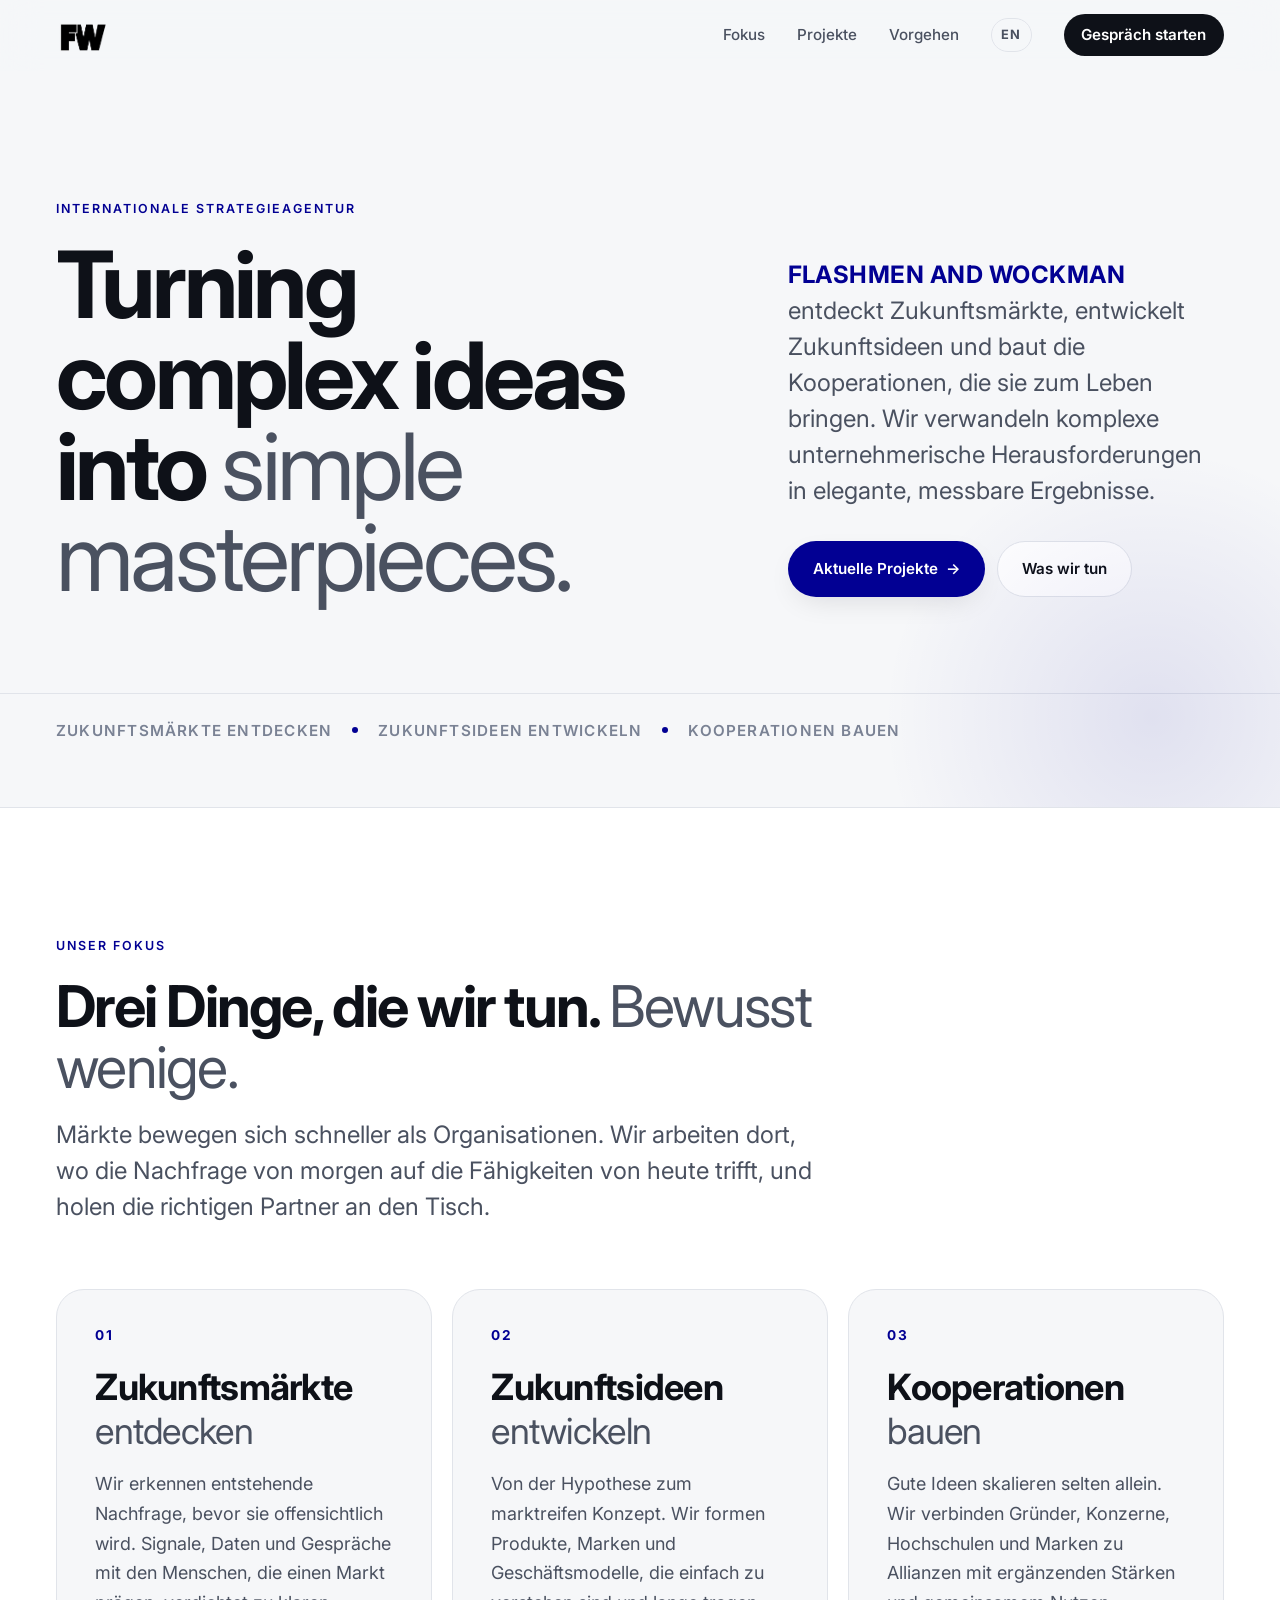
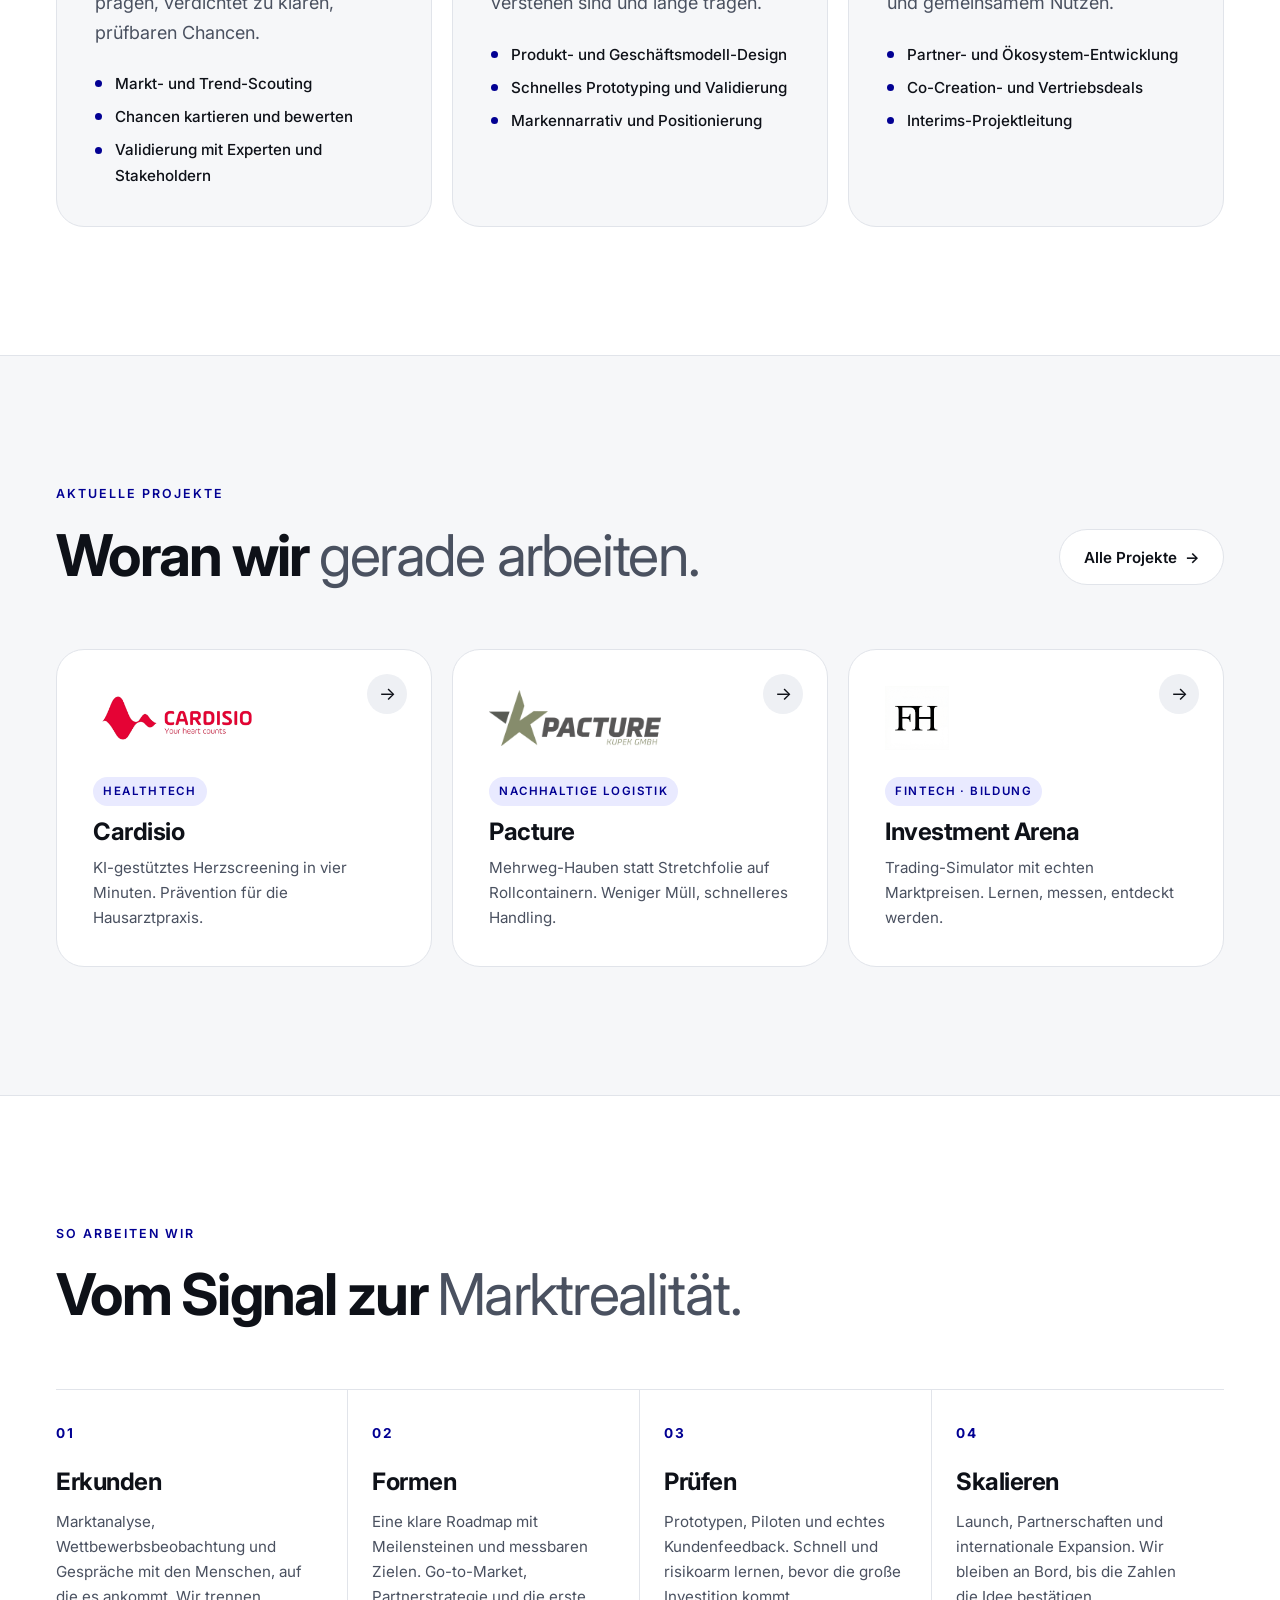
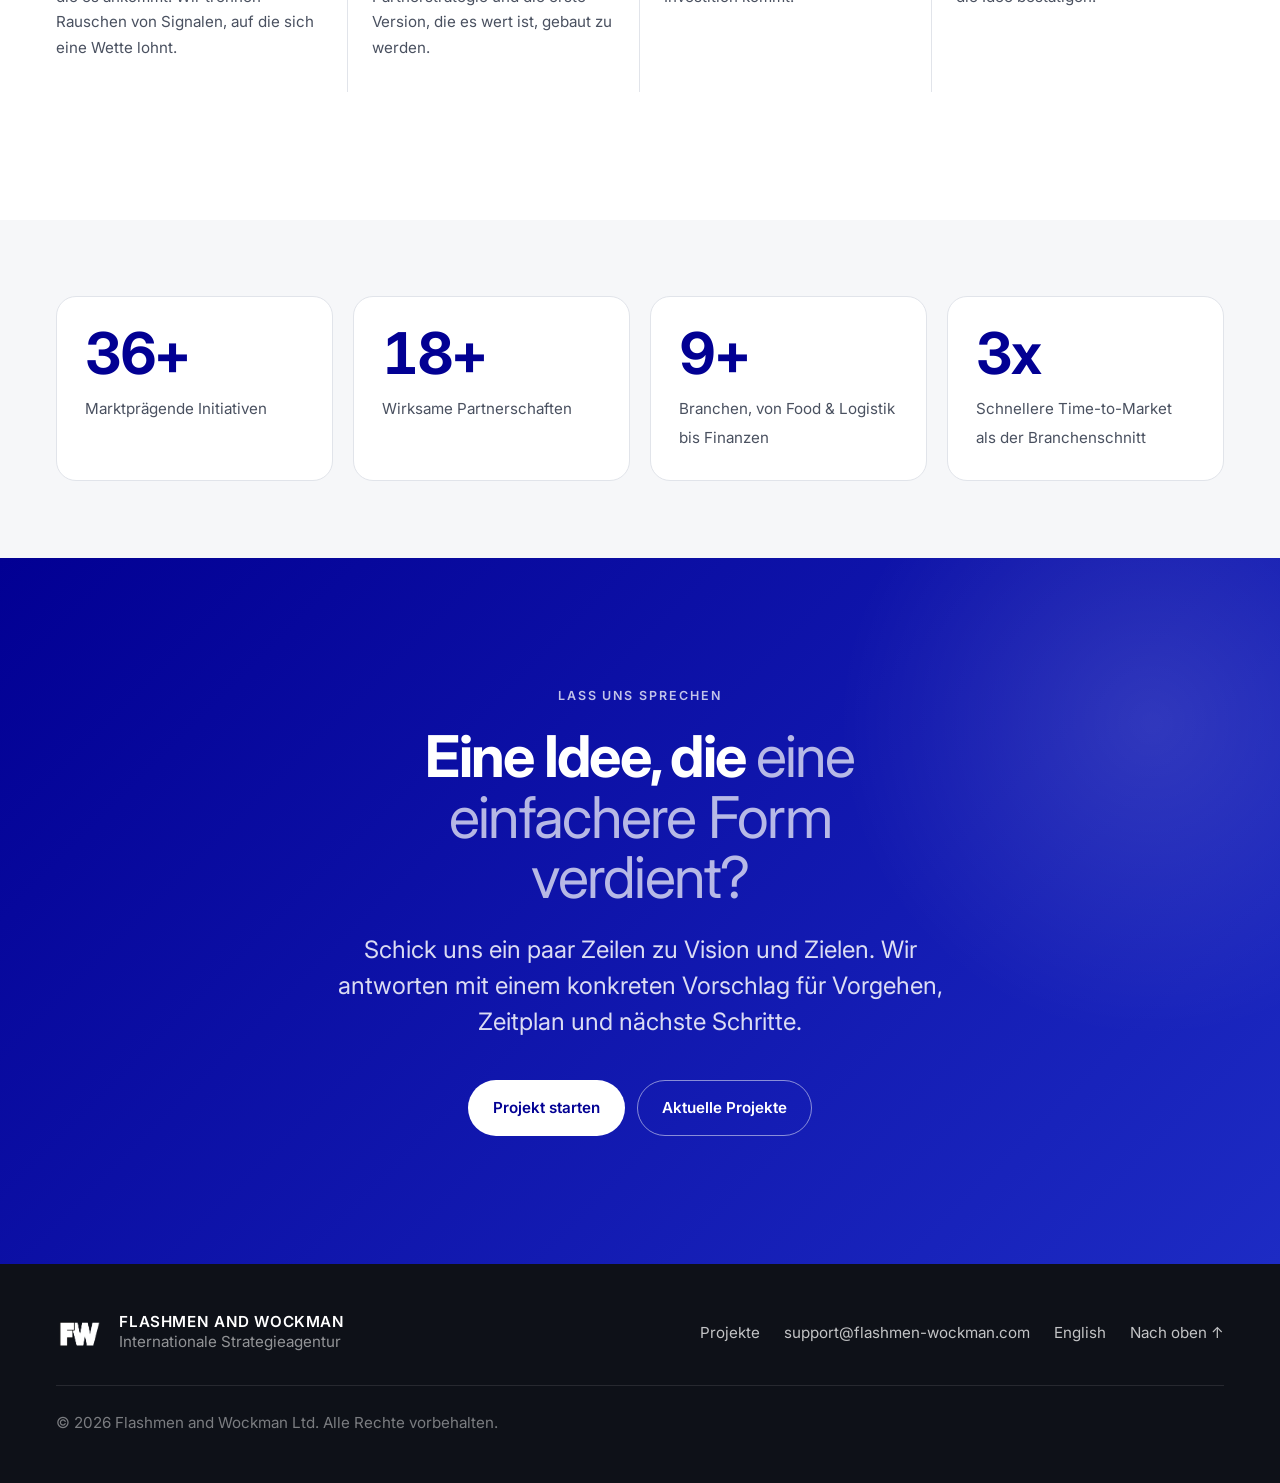
==== de/index.html @ 47e737b5 "Add German version under /de with language switch and hreflang Co-Authored-By: Claude Fable 5.1 <nor" ====
<!DOCTYPE html>
<html lang="de">
<head>
  <meta charset="UTF-8" />
  <meta name="viewport" content="width=device-width, initial-scale=1.0, viewport-fit=cover" />
  <title>FLASHMEN AND WOCKMAN – Turning complex ideas into simple masterpieces</title>
  <meta name="description" content="Flashmen and Wockman ist eine internationale Strategieagentur. Wir entdecken Zukunftsmärkte, entwickeln Zukunftsideen und bauen Kooperationen, die komplexe Herausforderungen in einfache, messbare Ergebnisse verwandeln." />

  <meta property="og:type" content="website" />
  <meta property="og:url" content="https://flashmen-wockman.com/de/" />
  <meta property="og:title" content="FLASHMEN AND WOCKMAN – Turning complex ideas into simple masterpieces" />
  <meta property="og:description" content="Zukunftsmärkte entdecken. Zukunftsideen entwickeln. Kooperationen bauen. Internationale Strategieagentur für Produktinnovation, Partnerschaften und nachhaltiges Wachstum." />
  <meta property="og:image" content="https://flashmen-wockman.com/bilder/fw-preview.jpg" />
  <meta property="og:locale" content="de_DE" />
  <meta property="og:site_name" content="FLASHMEN AND WOCKMAN" />

  <link rel="alternate" hreflang="en" href="https://flashmen-wockman.com/" />
  <link rel="alternate" hreflang="de" href="https://flashmen-wockman.com/de/" />
  <link rel="alternate" hreflang="x-default" href="https://flashmen-wockman.com/" />

  <link rel="icon" type="image/png" href="/bilder/fw.ico" />
  <link rel="apple-touch-icon" href="/bilder/fw.ico" />
  <meta name="theme-color" content="#020093" />

  <link rel="preconnect" href="https://fonts.googleapis.com">
  <link rel="preconnect" href="https://fonts.gstatic.com" crossorigin>
  <link href="https://fonts.googleapis.com/css2?family=Inter:opsz,wght@14..32,300..800&display=swap" rel="stylesheet">

  <link rel="stylesheet" href="/styles.css" />
</head>
<body>

  <a class="skip-link" href="#main">Zum Inhalt springen</a>

  <header class="header" id="top">
    <div class="header-inner">
      <a href="/de/" class="logo" aria-label="Flashmen and Wockman – Startseite">
        <img src="/bilder/LOGO_FW.png" alt="FW – Flashmen and Wockman" />
      </a>
      <nav class="nav" aria-label="Hauptnavigation">
        <a href="#focus">Fokus</a>
        <a href="#projects">Projekte</a>
        <a href="#approach">Vorgehen</a>
        <a href="/" class="lang-switch" lang="en" hreflang="en" aria-label="Switch to English">EN</a>
        <a href="mailto:support@flashmen-wockman.com" class="nav-cta">Gespräch starten</a>
      </nav>
      <button class="nav-toggle" aria-expanded="false" aria-controls="mobileNav" aria-label="Menü öffnen">
        <span></span><span></span>
      </button>
    </div>
    <div class="mobile-nav" id="mobileNav">
      <a href="#focus">Fokus</a>
      <a href="#projects">Projekte</a>
      <a href="#approach">Vorgehen</a>
      <a href="mailto:support@flashmen-wockman.com">Gespräch starten</a>
      <a href="/" lang="en" hreflang="en">English version</a>
    </div>
  </header>

  <main id="main">

    <section class="hero">
      <div class="container hero-grid">
        <div class="hero-copy">
          <p class="eyebrow reveal">Internationale Strategieagentur</p>
          <h1 class="hero-title reveal" lang="en">Turning complex ideas into <em>simple masterpieces.</em></h1>
        </div>
        <div class="hero-aside reveal">
          <p class="hero-lead">
            <strong>FLASHMEN AND WOCKMAN</strong> entdeckt Zukunftsmärkte, entwickelt Zukunftsideen und baut die Kooperationen, die sie zum Leben bringen. Wir verwandeln komplexe unternehmerische Herausforderungen in elegante, messbare Ergebnisse.
          </p>
          <div class="btn-group">
            <a href="/de/projects.html" class="btn btn-primary">Aktuelle Projekte <span aria-hidden="true">→</span></a>
            <a href="#focus" class="btn btn-ghost">Was wir tun</a>
          </div>
        </div>
      </div>
      <div class="container hero-ticker reveal" aria-hidden="true">
        <span>Zukunftsmärkte entdecken</span>
        <span class="dot"></span>
        <span>Zukunftsideen entwickeln</span>
        <span class="dot"></span>
        <span>Kooperationen bauen</span>
      </div>
    </section>

    <section class="section section-focus" id="focus">
      <div class="container">
        <div class="section-head reveal">
          <p class="eyebrow">Unser Fokus</p>
          <h2>Drei Dinge, die wir tun. <em>Bewusst wenige.</em></h2>
          <p class="section-intro">Märkte bewegen sich schneller als Organisationen. Wir arbeiten dort, wo die Nachfrage von morgen auf die Fähigkeiten von heute trifft, und holen die richtigen Partner an den Tisch.</p>
        </div>

        <div class="focus-grid">
          <article class="focus-card reveal">
            <div class="focus-index">01</div>
            <h3>Zukunftsmärkte <em>entdecken</em></h3>
            <p>Wir erkennen entstehende Nachfrage, bevor sie offensichtlich wird. Signale, Daten und Gespräche mit den Menschen, die einen Markt prägen, verdichtet zu klaren, prüfbaren Chancen.</p>
            <ul class="feature-list">
              <li>Markt- und Trend-Scouting</li>
              <li>Chancen kartieren und bewerten</li>
              <li>Validierung mit Experten und Stakeholdern</li>
            </ul>
          </article>

          <article class="focus-card reveal">
            <div class="focus-index">02</div>
            <h3>Zukunftsideen <em>entwickeln</em></h3>
            <p>Von der Hypothese zum marktreifen Konzept. Wir formen Produkte, Marken und Geschäftsmodelle, die einfach zu verstehen sind und lange tragen.</p>
            <ul class="feature-list">
              <li>Produkt- und Geschäftsmodell-Design</li>
              <li>Schnelles Prototyping und Validierung</li>
              <li>Markennarrativ und Positionierung</li>
            </ul>
          </article>

          <article class="focus-card reveal">
            <div class="focus-index">03</div>
            <h3>Kooperationen <em>bauen</em></h3>
            <p>Gute Ideen skalieren selten allein. Wir verbinden Gründer, Konzerne, Hochschulen und Marken zu Allianzen mit ergänzenden Stärken und gemeinsamem Nutzen.</p>
            <ul class="feature-list">
              <li>Partner- und Ökosystem-Entwicklung</li>
              <li>Co-Creation- und Vertriebsdeals</li>
              <li>Interims-Projektleitung</li>
            </ul>
          </article>
        </div>
      </div>
    </section>

    <section class="section section-projects" id="projects">
      <div class="container">
        <div class="section-head section-head--row reveal">
          <div>
            <p class="eyebrow">Aktuelle Projekte</p>
            <h2>Woran wir <em>gerade arbeiten.</em></h2>
          </div>
          <a href="/de/projects.html" class="btn btn-ghost">Alle Projekte <span aria-hidden="true">→</span></a>
        </div>

        <div class="project-grid">
          <a href="/de/projects.html#cardisio" class="project-card reveal">
            <div class="project-logo"><img src="/bilder/cardisio.png" alt="Cardisio" /></div>
            <div class="project-meta">
              <span class="tag">HealthTech</span>
              <h3>Cardisio</h3>
              <p>KI-gestütztes Herzscreening in vier Minuten. Prävention für die Hausarztpraxis.</p>
            </div>
            <span class="project-arrow" aria-hidden="true">→</span>
          </a>

          <a href="/de/projects.html#pacture" class="project-card reveal">
            <div class="project-logo"><img src="/bilder/pacture.png" alt="Pacture by Kupek GmbH" /></div>
            <div class="project-meta">
              <span class="tag">Nachhaltige Logistik</span>
              <h3>Pacture</h3>
              <p>Mehrweg-Hauben statt Stretchfolie auf Rollcontainern. Weniger Müll, schnelleres Handling.</p>
            </div>
            <span class="project-arrow" aria-hidden="true">→</span>
          </a>

          <a href="/de/projects.html#investment-arena" class="project-card reveal">
            <div class="project-logo project-logo--square"><img src="/bilder/investment-arena.webp" alt="Investment Arena" /></div>
            <div class="project-meta">
              <span class="tag">FinTech · Bildung</span>
              <h3>Investment Arena</h3>
              <p>Trading-Simulator mit echten Marktpreisen. Lernen, messen, entdeckt werden.</p>
            </div>
            <span class="project-arrow" aria-hidden="true">→</span>
          </a>
        </div>
      </div>
    </section>

    <section class="section section-approach" id="approach">
      <div class="container">
        <div class="section-head reveal">
          <p class="eyebrow">So arbeiten wir</p>
          <h2>Vom Signal zur <em>Marktrealität.</em></h2>
        </div>

        <ol class="steps">
          <li class="step reveal">
            <span class="step-no">01</span>
            <h3>Erkunden</h3>
            <p>Marktanalyse, Wettbewerbsbeobachtung und Gespräche mit den Menschen, auf die es ankommt. Wir trennen Rauschen von Signalen, auf die sich eine Wette lohnt.</p>
          </li>
          <li class="step reveal">
            <span class="step-no">02</span>
            <h3>Formen</h3>
            <p>Eine klare Roadmap mit Meilensteinen und messbaren Zielen. Go-to-Market, Partnerstrategie und die erste Version, die es wert ist, gebaut zu werden.</p>
          </li>
          <li class="step reveal">
            <span class="step-no">03</span>
            <h3>Prüfen</h3>
            <p>Prototypen, Piloten und echtes Kundenfeedback. Schnell und risikoarm lernen, bevor die große Investition kommt.</p>
          </li>
          <li class="step reveal">
            <span class="step-no">04</span>
            <h3>Skalieren</h3>
            <p>Launch, Partnerschaften und internationale Expansion. Wir bleiben an Bord, bis die Zahlen die Idee bestätigen.</p>
          </li>
        </ol>
      </div>
    </section>

    <section class="section section-impact">
      <div class="container">
        <div class="impact-row reveal">
          <div class="impact">
            <span class="impact-num" data-count="40" data-suffix="+">40+</span>
            <span class="impact-label">Marktprägende Initiativen</span>
          </div>
          <div class="impact">
            <span class="impact-num" data-count="20" data-suffix="+">20+</span>
            <span class="impact-label">Wirksame Partnerschaften</span>
          </div>
          <div class="impact">
            <span class="impact-num" data-count="10" data-suffix="+">10+</span>
            <span class="impact-label">Branchen, von Food &amp; Logistik bis Finanzen</span>
          </div>
          <div class="impact">
            <span class="impact-num" data-count="3" data-suffix="x">3x</span>
            <span class="impact-label">Schnellere Time-to-Market als der Branchenschnitt</span>
          </div>
        </div>
      </div>
    </section>

    <section class="cta">
      <div class="container cta-inner reveal">
        <p class="eyebrow eyebrow--light">Lass uns sprechen</p>
        <h2>Eine Idee, die <em>eine einfachere Form verdient?</em></h2>
        <p class="cta-text">Schick uns ein paar Zeilen zu Vision und Zielen. Wir antworten mit einem konkreten Vorschlag für Vorgehen, Zeitplan und nächste Schritte.</p>
        <div class="btn-group btn-group--center">
          <a href="mailto:support@flashmen-wockman.com" class="btn btn-inverted">Projekt starten</a>
          <a href="/de/projects.html" class="btn btn-inverted-ghost">Aktuelle Projekte</a>
        </div>
      </div>
    </section>

  </main>

  <footer class="footer">
    <div class="container footer-inner">
      <div class="footer-brand">
        <img src="/bilder/LOGO_FW.png" alt="FW" />
        <p>FLASHMEN AND WOCKMAN<br><span>Internationale Strategieagentur</span></p>
      </div>
      <nav class="footer-links" aria-label="Fußzeile">
        <a href="/de/projects.html">Projekte</a>
        <a href="mailto:support@flashmen-wockman.com">support@flashmen-wockman.com</a>
        <a href="/" lang="en">English</a>
        <a href="#top">Nach oben ↑</a>
      </nav>
      <p class="footer-legal">© 2026 Flashmen and Wockman Ltd. Alle Rechte vorbehalten.</p>
    </div>
  </footer>

  <script src="/site.js" defer></script>
</body>
</html>
---- styles.css ----
/* ==========================================================
   FLASHMEN AND WOCKMAN – Design System 2026
   ========================================================== */
:root {
  --bg: #f6f7f9;
  --surface: #ffffff;
  --surface-2: #eef0f4;
  --ink: #0e1118;
  --ink-2: #4a5160;
  --ink-3: #7a8294;
  --line: #e1e4ea;
  --accent: #020093;
  --accent-2: #3340d6;
  --accent-soft: #e9eaff;

  --font-sans: 'Inter', -apple-system, BlinkMacSystemFont, 'Segoe UI', Roboto, sans-serif;

  --step--1: clamp(0.85rem, 0.8rem + 0.2vw, 0.95rem);
  --step-0: clamp(1rem, 0.95rem + 0.25vw, 1.125rem);
  --step-1: clamp(1.2rem, 1.1rem + 0.5vw, 1.5rem);
  --step-2: clamp(1.6rem, 1.3rem + 1.2vw, 2.4rem);
  --step-3: clamp(2.2rem, 1.6rem + 2.5vw, 3.6rem);
  --step-4: clamp(2.8rem, 1.8rem + 5vw, 6.2rem);

  --max: 1320px;
  --pad: clamp(1.25rem, 5vw, 3.5rem);
  --section: clamp(4.5rem, 10vw, 8.5rem);
  --radius: 20px;
  --radius-lg: 28px;

  --shadow-sm: 0 1px 2px rgba(14,17,24,.05);
  --shadow-md: 0 10px 30px -10px rgba(14,17,24,.14);
  --shadow-lg: 0 30px 60px -20px rgba(14,17,24,.22);

  --ease: cubic-bezier(.22,.61,.36,1);
  --t: .35s var(--ease);
}

*, *::before, *::after { box-sizing: border-box; }

html { scroll-behavior: smooth; -webkit-text-size-adjust: 100%; }

body {
  margin: 0;
  font-family: var(--font-sans);
  font-size: var(--step-0);
  line-height: 1.65;
  color: var(--ink);
  background: var(--bg);
  -webkit-font-smoothing: antialiased;
  -moz-osx-font-smoothing: grayscale;
  overflow-x: hidden;
}

img { max-width: 100%; display: block; }
a { color: inherit; }

h1, h2, h3 { margin: 0; font-weight: 700; letter-spacing: -0.03em; line-height: 1.05; }
h2 { font-size: var(--step-3); }
h3 { font-size: var(--step-1); letter-spacing: -0.02em; line-height: 1.2; }
h1 em, h2 em, h3 em { font-style: normal; font-weight: 400; color: var(--ink-2); }
p { margin: 0; }

.container { max-width: var(--max); margin: 0 auto; padding: 0 var(--pad); }

.skip-link { position: absolute; left: -999px; top: 8px; background: var(--accent); color: #fff; padding: .5rem 1rem; border-radius: 8px; z-index: 1000; }
.skip-link:focus { left: 8px; }

.eyebrow {
  font-size: .78rem; font-weight: 600; letter-spacing: .16em; text-transform: uppercase;
  color: var(--accent); margin-bottom: 1.25rem;
}
.eyebrow--light { color: rgba(255,255,255,.75); }

/* ---------- Header ---------- */
.header {
  position: sticky; top: 0; z-index: 100;
  background: rgba(246,247,249,.8);
  backdrop-filter: blur(18px) saturate(160%);
  -webkit-backdrop-filter: blur(18px) saturate(160%);
  border-bottom: 1px solid transparent;
  transition: border-color var(--t), box-shadow var(--t);
}
.header.is-scrolled { border-bottom-color: var(--line); box-shadow: var(--shadow-sm); }
.header-inner {
  max-width: var(--max); margin: 0 auto; padding: .85rem var(--pad);
  display: flex; align-items: center; justify-content: space-between; gap: 2rem;
}
.logo img { height: 34px; width: auto; }
.nav { display: flex; align-items: center; gap: 2rem; }
.nav a { text-decoration: none; font-size: .95rem; font-weight: 500; color: var(--ink-2); transition: color var(--t); }
.nav a:hover { color: var(--ink); }
.lang-switch { font-size: .8rem !important; font-weight: 700 !important; letter-spacing: .08em; padding: .35rem .6rem; border: 1.5px solid var(--line); border-radius: 999px; }
.lang-switch:hover { border-color: var(--ink); }
.nav .nav-cta {
  color: #fff; background: var(--ink); padding: .55rem 1.1rem; border-radius: 999px; font-weight: 600;
  transition: background var(--t), transform var(--t);
}
.nav .nav-cta:hover { background: var(--accent); transform: translateY(-1px); }

.nav-toggle {
  display: none; width: 44px; height: 44px; border: 0; background: transparent; cursor: pointer;
  flex-direction: column; justify-content: center; align-items: center; gap: 6px;
}
.nav-toggle span { width: 22px; height: 2px; background: var(--ink); transition: transform var(--t), opacity var(--t); }
.nav-toggle[aria-expanded="true"] span:first-child { transform: translateY(4px) rotate(45deg); }
.nav-toggle[aria-expanded="true"] span:last-child { transform: translateY(-4px) rotate(-45deg); }

.mobile-nav {
  display: none; flex-direction: column; padding: .5rem var(--pad) 1.25rem; border-top: 1px solid var(--line);
}
.mobile-nav a { padding: .8rem 0; text-decoration: none; font-weight: 500; border-bottom: 1px solid var(--line); }
.mobile-nav.is-open { display: flex; }

/* ---------- Hero ---------- */
.hero {
  padding: clamp(4rem, 10vw, 8rem) 0 clamp(2.5rem, 5vw, 4rem);
  position: relative; overflow: hidden;
}
.hero::before {
  content: ''; position: absolute; inset: auto -20% -40% auto; width: 60vw; height: 60vw; max-width: 820px; max-height: 820px;
  background: radial-gradient(closest-side, rgba(2,0,147,.09), transparent 70%);
  pointer-events: none;
}
.hero-grid {
  display: grid; grid-template-columns: minmax(0, 1.5fr) minmax(0, 1fr);
  gap: clamp(2rem, 6vw, 6rem); align-items: end;
}
.hero-title {
  font-size: var(--step-4); line-height: .98; letter-spacing: -0.04em; max-width: 14ch; text-wrap: balance;
}
.hero-aside { padding-bottom: .4rem; }
.hero-lead { font-size: var(--step-1); line-height: 1.5; color: var(--ink-2); margin-bottom: 2rem; }
.hero-lead strong { color: var(--accent); font-weight: 700; letter-spacing: .02em; }

.hero-ticker {
  display: flex; flex-wrap: wrap; align-items: center; gap: 1rem 1.25rem;
  margin-top: clamp(3rem, 7vw, 6rem); padding-top: 1.5rem; border-top: 1px solid var(--line);
  font-size: var(--step--1); font-weight: 600; letter-spacing: .08em; text-transform: uppercase; color: var(--ink-3);
}
.hero-ticker .dot { width: 6px; height: 6px; border-radius: 50%; background: var(--accent); }

/* ---------- Buttons ---------- */
.btn {
  display: inline-flex; align-items: center; gap: .5rem;
  padding: .9rem 1.5rem; border-radius: 999px; border: 1.5px solid transparent;
  font-weight: 600; font-size: var(--step--1); text-decoration: none; cursor: pointer; white-space: nowrap;
  transition: transform var(--t), background var(--t), color var(--t), border-color var(--t), box-shadow var(--t);
}
.btn:focus-visible { outline: 3px solid var(--accent-2); outline-offset: 3px; }
.btn-primary { background: var(--accent); color: #fff; box-shadow: var(--shadow-md); }
.btn-primary:hover { background: var(--accent-2); transform: translateY(-2px); }
.btn-ghost { border-color: var(--line); color: var(--ink); background: var(--surface); }
.btn-ghost:hover { border-color: var(--ink); transform: translateY(-2px); }
.btn-inverted { background: #fff; color: var(--accent); }
.btn-inverted:hover { transform: translateY(-2px); box-shadow: var(--shadow-lg); }
.btn-inverted-ghost { border-color: rgba(255,255,255,.5); color: #fff; }
.btn-inverted-ghost:hover { border-color: #fff; background: rgba(255,255,255,.1); transform: translateY(-2px); }
.btn-group { display: flex; flex-wrap: wrap; gap: .75rem; }
.btn-group--center { justify-content: center; }

/* ---------- Sections ---------- */
.section { padding: var(--section) 0; }
.section-head { max-width: 760px; margin-bottom: clamp(2.5rem, 5vw, 4rem); }
.section-head--row { max-width: none; display: flex; justify-content: space-between; align-items: flex-end; gap: 2rem; flex-wrap: wrap; }
.section-intro { margin-top: 1.25rem; font-size: var(--step-1); color: var(--ink-2); line-height: 1.5; max-width: 56ch; }

/* Focus */
.section-focus { background: var(--surface); border-top: 1px solid var(--line); border-bottom: 1px solid var(--line); }
.focus-grid { display: grid; grid-template-columns: repeat(3, 1fr); gap: 1.25rem; }
.focus-card {
  position: relative; padding: clamp(1.75rem, 3vw, 2.5rem); border-radius: var(--radius-lg);
  background: var(--bg); border: 1px solid var(--line);
  transition: transform var(--t), box-shadow var(--t), border-color var(--t);
}
.focus-card:hover { transform: translateY(-4px); box-shadow: var(--shadow-md); border-color: transparent; }
.focus-index { font-size: .85rem; font-weight: 700; letter-spacing: .12em; color: var(--accent); line-height: 1; margin-bottom: 1.5rem; }
.focus-card h3 { font-size: var(--step-2); margin-bottom: 1rem; }
.focus-card p { color: var(--ink-2); margin-bottom: 1.5rem; }
.feature-list { list-style: none; margin: 0; padding: 0; display: grid; gap: .5rem; }
.feature-list li { position: relative; padding-left: 1.25rem; font-size: var(--step--1); color: var(--ink); font-weight: 500; }
.feature-list li::before { content: ''; position: absolute; left: 0; top: .6em; width: 7px; height: 7px; border-radius: 50%; background: var(--accent); }

/* Projects */
.project-grid { display: grid; grid-template-columns: repeat(3, 1fr); gap: 1.25rem; }
.project-card {
  display: flex; flex-direction: column; gap: 1.5rem; text-decoration: none;
  padding: clamp(1.5rem, 3vw, 2.25rem); border-radius: var(--radius-lg);
  background: var(--surface); border: 1px solid var(--line); position: relative;
  transition: transform var(--t), box-shadow var(--t);
}
.project-card:hover { transform: translateY(-4px); box-shadow: var(--shadow-md); }
.project-logo { height: 64px; display: flex; align-items: center; }
.project-logo img { max-height: 56px; width: auto; max-width: 200px; object-fit: contain; }
.project-logo--square img { max-height: 64px; }
.tag {
  display: inline-block; font-size: .72rem; font-weight: 600; letter-spacing: .12em; text-transform: uppercase;
  color: var(--accent); background: var(--accent-soft); padding: .3rem .65rem; border-radius: 999px; margin-bottom: .75rem;
}
.project-meta h3 { margin-bottom: .5rem; }
.project-meta p { color: var(--ink-2); font-size: var(--step--1); }
.project-arrow {
  position: absolute; top: 1.5rem; right: 1.5rem; width: 40px; height: 40px; border-radius: 50%;
  display: grid; place-items: center; background: var(--surface-2); color: var(--ink);
  transition: background var(--t), color var(--t), transform var(--t);
}
.project-card:hover .project-arrow { background: var(--accent); color: #fff; transform: translate(2px, -2px); }

/* Approach */
.section-approach { background: var(--surface); border-top: 1px solid var(--line); }
.steps { list-style: none; margin: 0; padding: 0; display: grid; grid-template-columns: repeat(4, 1fr); gap: 0; border-top: 1px solid var(--line); }
.step { padding: 2rem 1.5rem 2rem 0; border-right: 1px solid var(--line); }
.step + .step { padding-left: 1.5rem; }
.step:last-child { border-right: 0; }
.step-no { font-size: .85rem; font-weight: 700; letter-spacing: .12em; color: var(--accent); display: block; margin-bottom: 1.5rem; }
.step h3 { margin-bottom: .75rem; }
.step p { color: var(--ink-2); font-size: var(--step--1); }

/* Impact */
.section-impact { padding: clamp(3rem, 6vw, 5rem) 0; }
.impact-row { display: grid; grid-template-columns: repeat(4, 1fr); gap: 1.25rem; }
.impact { padding: 1.75rem; border-radius: var(--radius); background: var(--surface); border: 1px solid var(--line); }
.impact-num { display: block; font-size: var(--step-3); font-weight: 700; letter-spacing: -0.04em; color: var(--accent); line-height: 1; margin-bottom: .6rem; font-variant-numeric: tabular-nums; }
.impact-label { font-size: var(--step--1); color: var(--ink-2); }

/* CTA */
.cta {
  background: linear-gradient(135deg, #020093 0%, #1d2bc4 100%);
  color: #fff; padding: var(--section) 0; text-align: center; position: relative; overflow: hidden;
}
.cta::after {
  content: ''; position: absolute; width: 70vw; height: 70vw; max-width: 900px; max-height: 900px; border-radius: 50%;
  background: radial-gradient(closest-side, rgba(255,255,255,.12), transparent 70%);
  top: -40%; right: -25%; pointer-events: none;
}
.cta-inner { position: relative; max-width: 720px; }
.cta h2 { color: #fff; }
.cta h2 em { color: rgba(255,255,255,.7); }
.cta-text { margin: 1.5rem auto 2.5rem; font-size: var(--step-1); color: rgba(255,255,255,.85); line-height: 1.5; max-width: 48ch; }

/* Footer */
.footer { background: var(--ink); color: rgba(255,255,255,.7); padding: 3rem 0; font-size: var(--step--1); }
.footer-inner { display: grid; grid-template-columns: 1fr auto; gap: 2rem; align-items: center; }
.footer-brand { display: flex; align-items: center; gap: 1rem; }
.footer-brand img { height: 30px; width: auto; filter: invert(1); }
.footer-brand p { color: #fff; font-weight: 600; letter-spacing: .04em; line-height: 1.35; }
.footer-brand span { color: rgba(255,255,255,.55); font-weight: 400; letter-spacing: 0; }
.footer-links { display: flex; gap: 1.5rem; flex-wrap: wrap; }
.footer-links a { text-decoration: none; color: rgba(255,255,255,.75); }
.footer-links a:hover { color: #fff; }
.footer-legal { grid-column: 1 / -1; padding-top: 1.5rem; border-top: 1px solid rgba(255,255,255,.1); color: rgba(255,255,255,.45); }

/* ---------- Projects page ---------- */
.page-hero { padding: clamp(4rem, 9vw, 7rem) 0 clamp(2rem, 4vw, 3rem); }
.page-hero h1 { font-size: var(--step-4); letter-spacing: -0.04em; max-width: 14ch; text-wrap: balance; }
.page-hero .section-intro { max-width: 60ch; }

.project-list { display: grid; gap: 1.5rem; padding-bottom: var(--section); }
.project-row {
  display: grid; grid-template-columns: 280px 1fr; gap: clamp(1.5rem, 4vw, 3.5rem);
  padding: clamp(1.75rem, 4vw, 3rem); border-radius: var(--radius-lg);
  background: var(--surface); border: 1px solid var(--line); scroll-margin-top: 90px;
  transition: box-shadow var(--t), transform var(--t);
}
.project-row:hover { box-shadow: var(--shadow-md); transform: translateY(-2px); }
.project-row-logo {
  display: flex; align-items: center; justify-content: center;
  background: var(--bg); border-radius: var(--radius); padding: 2rem; min-height: 180px;
}
.project-row-logo img { max-height: 90px; max-width: 100%; width: auto; object-fit: contain; }
.project-row-logo--square img { max-height: 120px; }
.project-row-body h2 { font-size: var(--step-2); margin: .25rem 0 1rem; }
.project-row-body .lead { font-size: var(--step-0); color: var(--ink); margin-bottom: 1rem; max-width: 62ch; }
.project-row-body p { color: var(--ink-2); max-width: 62ch; }
.facts { display: flex; flex-wrap: wrap; gap: .5rem; margin: 1.25rem 0 1.5rem; padding: 0; list-style: none; }
.facts li { font-size: var(--step--1); font-weight: 500; padding: .4rem .8rem; border-radius: 999px; background: var(--surface-2); color: var(--ink-2); }
.project-row .btn-group { margin-top: .5rem; }
.role { margin-top: 1.25rem; font-size: var(--step--1); color: var(--ink-3); }
.role strong { color: var(--ink-2); font-weight: 600; }

.network { padding: var(--section) 0; border-top: 1px solid var(--line); text-align: center; }
.network .eyebrow { margin-bottom: 1.5rem; }
.chips { display: flex; flex-wrap: wrap; justify-content: center; gap: .6rem; }
.chip { text-decoration: none; font-size: var(--step--1); font-weight: 500; padding: .6rem 1.1rem; border-radius: 999px; background: var(--surface); border: 1px solid var(--line); transition: border-color var(--t), transform var(--t); }
.chip:hover { border-color: var(--ink); transform: translateY(-2px); }

.legal { padding: 3rem 0 0; border-top: 1px solid rgba(255,255,255,.1); margin-top: 1.5rem; font-size: .8rem; line-height: 1.7; color: rgba(255,255,255,.5); }
.legal p + p { margin-top: .75rem; }

/* ---------- Reveal ---------- */
.reveal { opacity: 0; transform: translateY(18px); transition: opacity .7s var(--ease), transform .7s var(--ease); }
.reveal.is-visible { opacity: 1; transform: none; }
@media (prefers-reduced-motion: reduce) {
  .reveal { opacity: 1; transform: none; transition: none; }
  html { scroll-behavior: auto; }
}

::selection { background: var(--accent); color: #fff; }

/* ---------- Responsive ---------- */
@media (max-width: 1024px) {
  .focus-grid, .project-grid { grid-template-columns: 1fr 1fr; }
  .steps { grid-template-columns: 1fr 1fr; }
  .step { border-right: 0; border-bottom: 1px solid var(--line); padding-left: 0 !important; }
  .step:nth-child(odd) { border-right: 1px solid var(--line); padding-right: 1.5rem; }
  .step:nth-child(even) { padding-left: 1.5rem !important; }
  .impact-row { grid-template-columns: 1fr 1fr; }
}

@media (max-width: 820px) {
  .nav { display: none; }
  .nav-toggle { display: flex; }
  .hero-grid { grid-template-columns: 1fr; gap: 2.5rem; }
  .hero-title { max-width: none; }
  .project-row { grid-template-columns: 1fr; }
  .project-row-logo { min-height: 140px; padding: 1.5rem; }
  .footer-inner { grid-template-columns: 1fr; }
}

@media (max-width: 640px) {
  .focus-grid, .project-grid, .impact-row { grid-template-columns: 1fr; }
  .steps { grid-template-columns: 1fr; }
  .step, .step:nth-child(odd), .step:nth-child(even) { border-right: 0; padding: 1.5rem 0 !important; }
  .btn { width: 100%; justify-content: center; }
  .section-head--row .btn { width: auto; }
  .hero-ticker { gap: .6rem .9rem; }
}
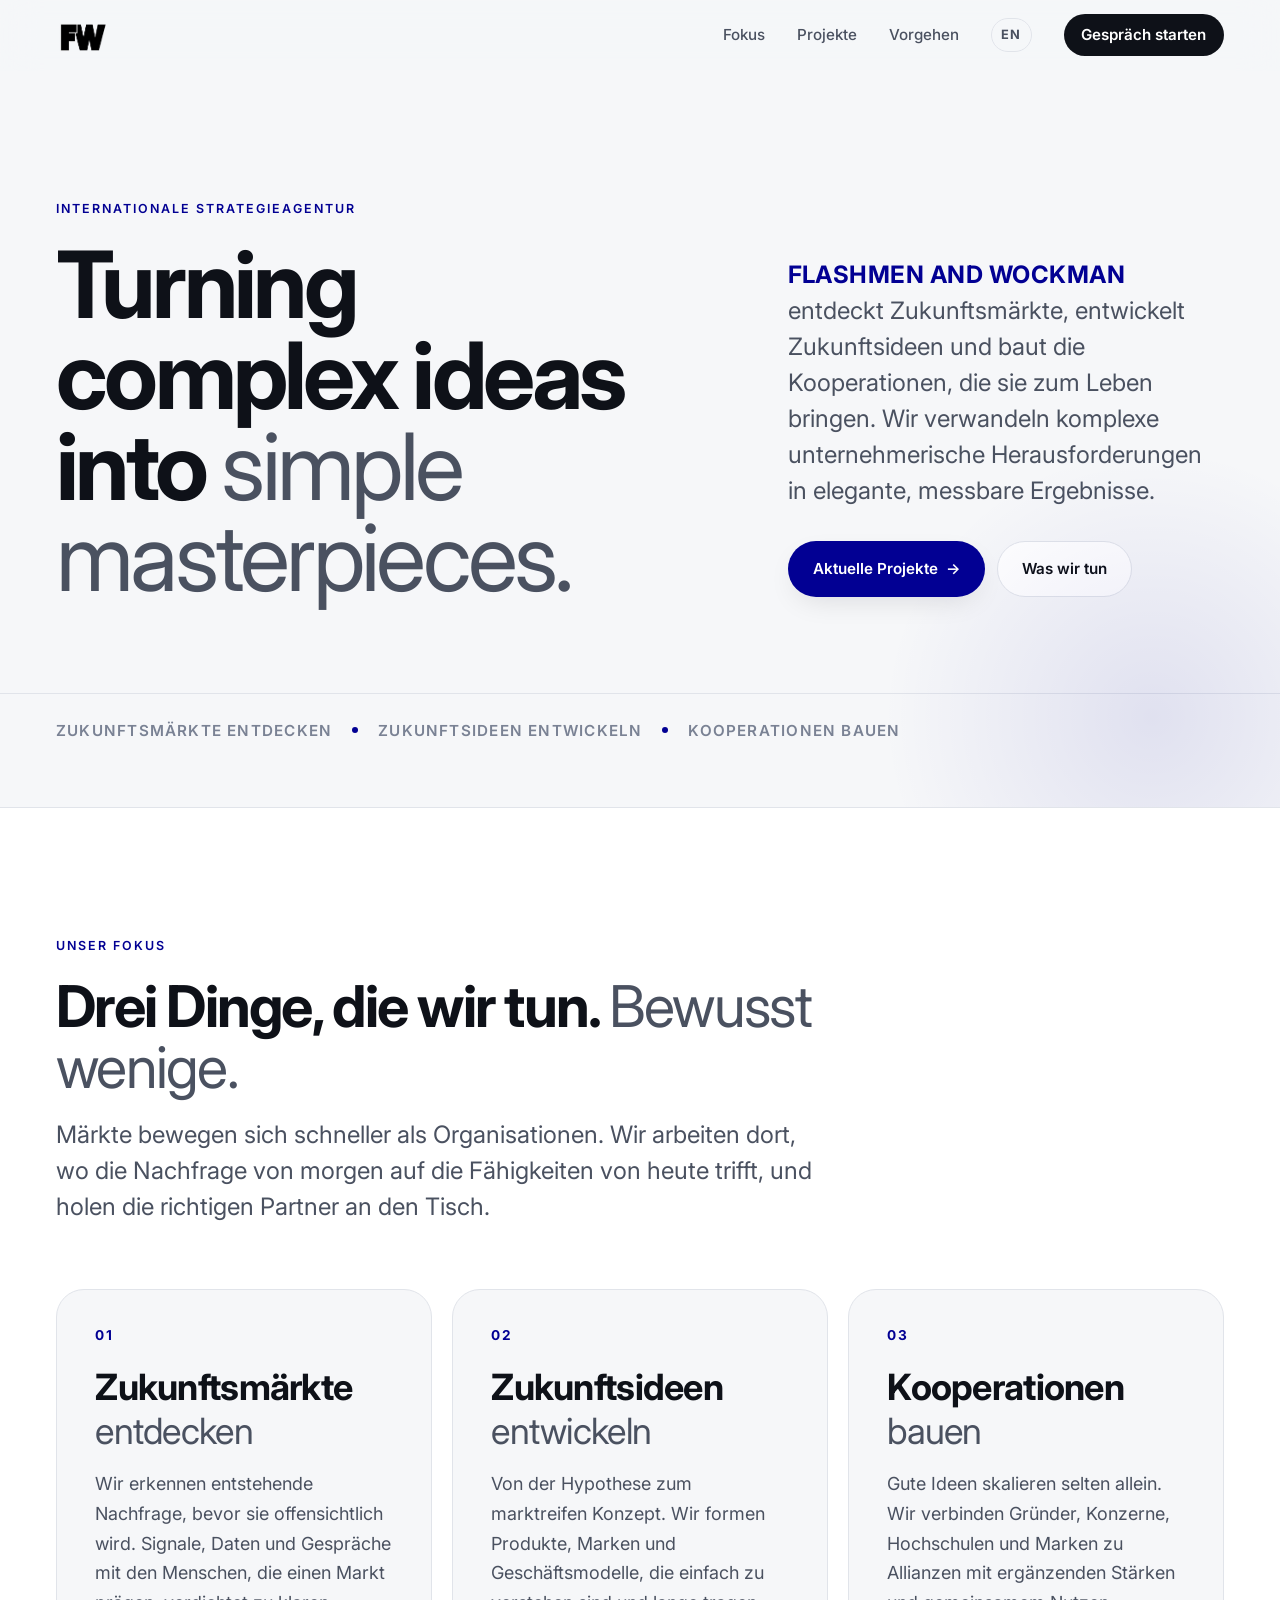
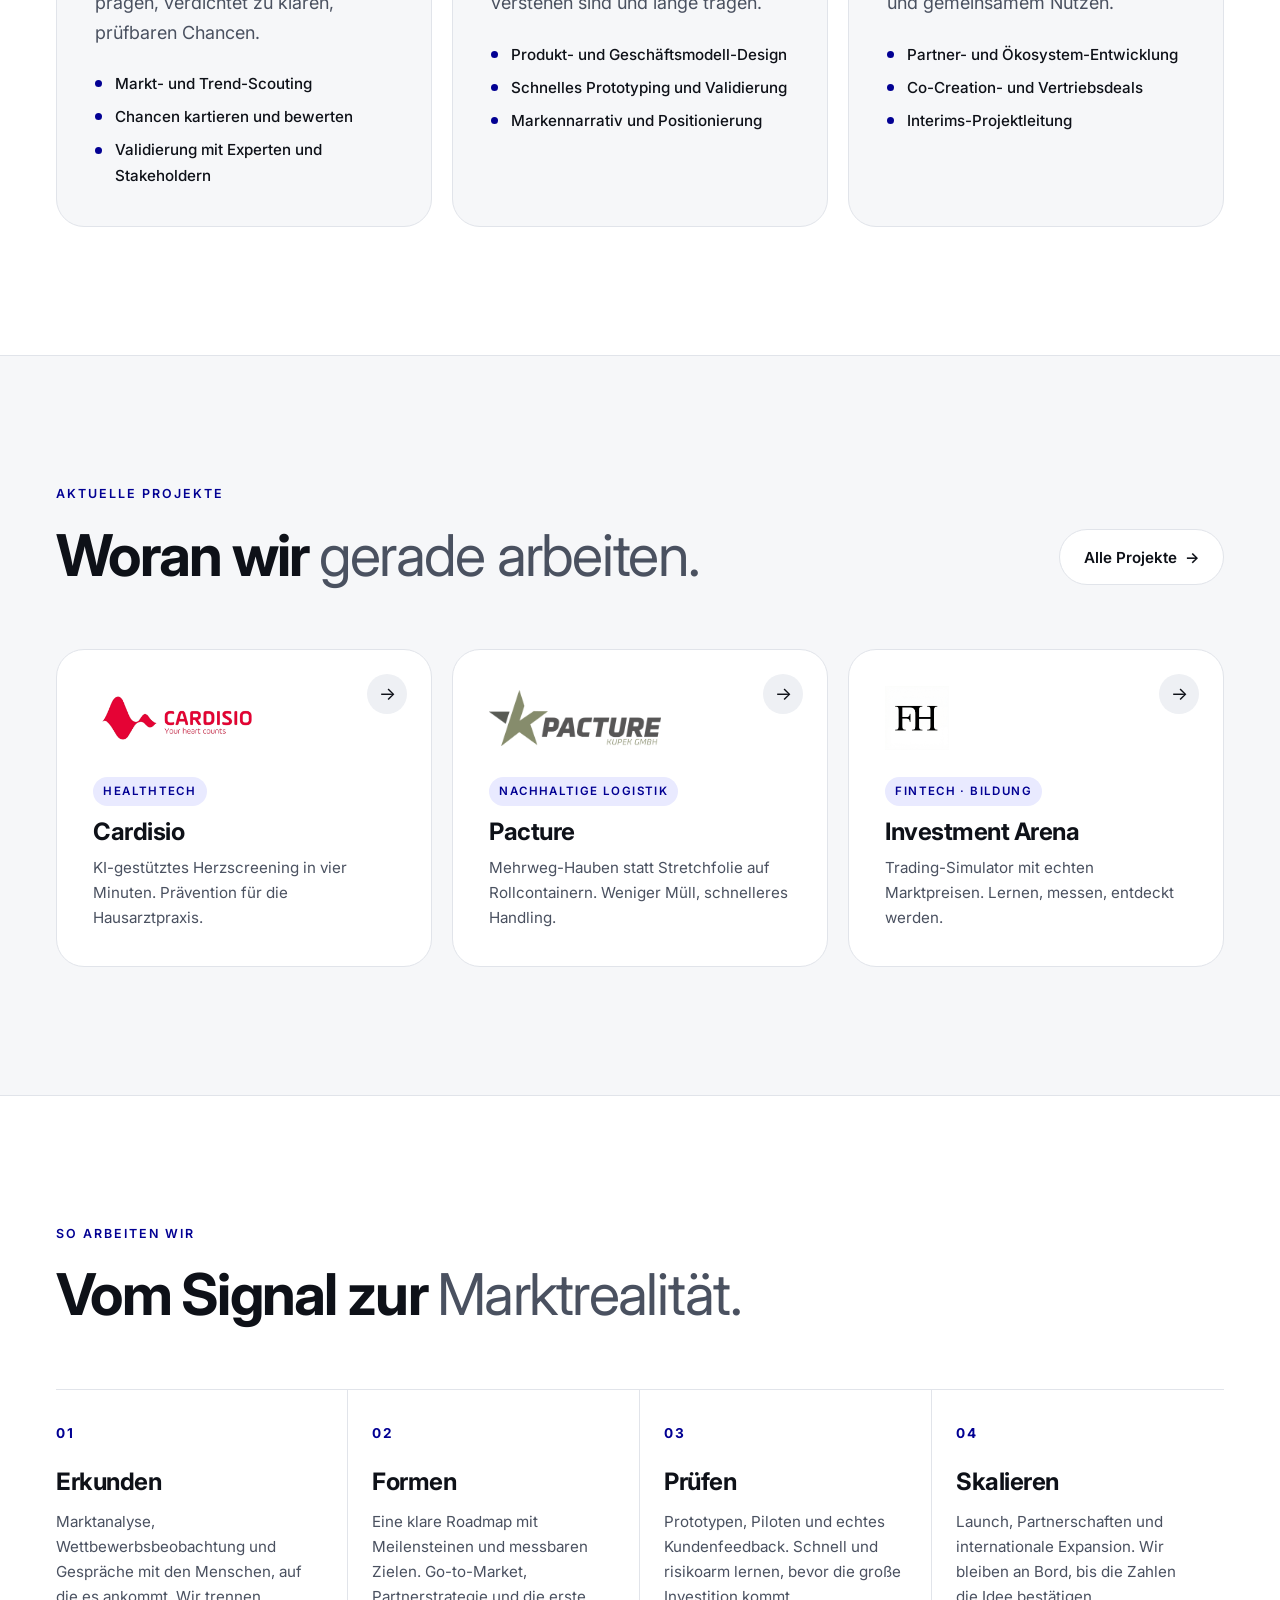
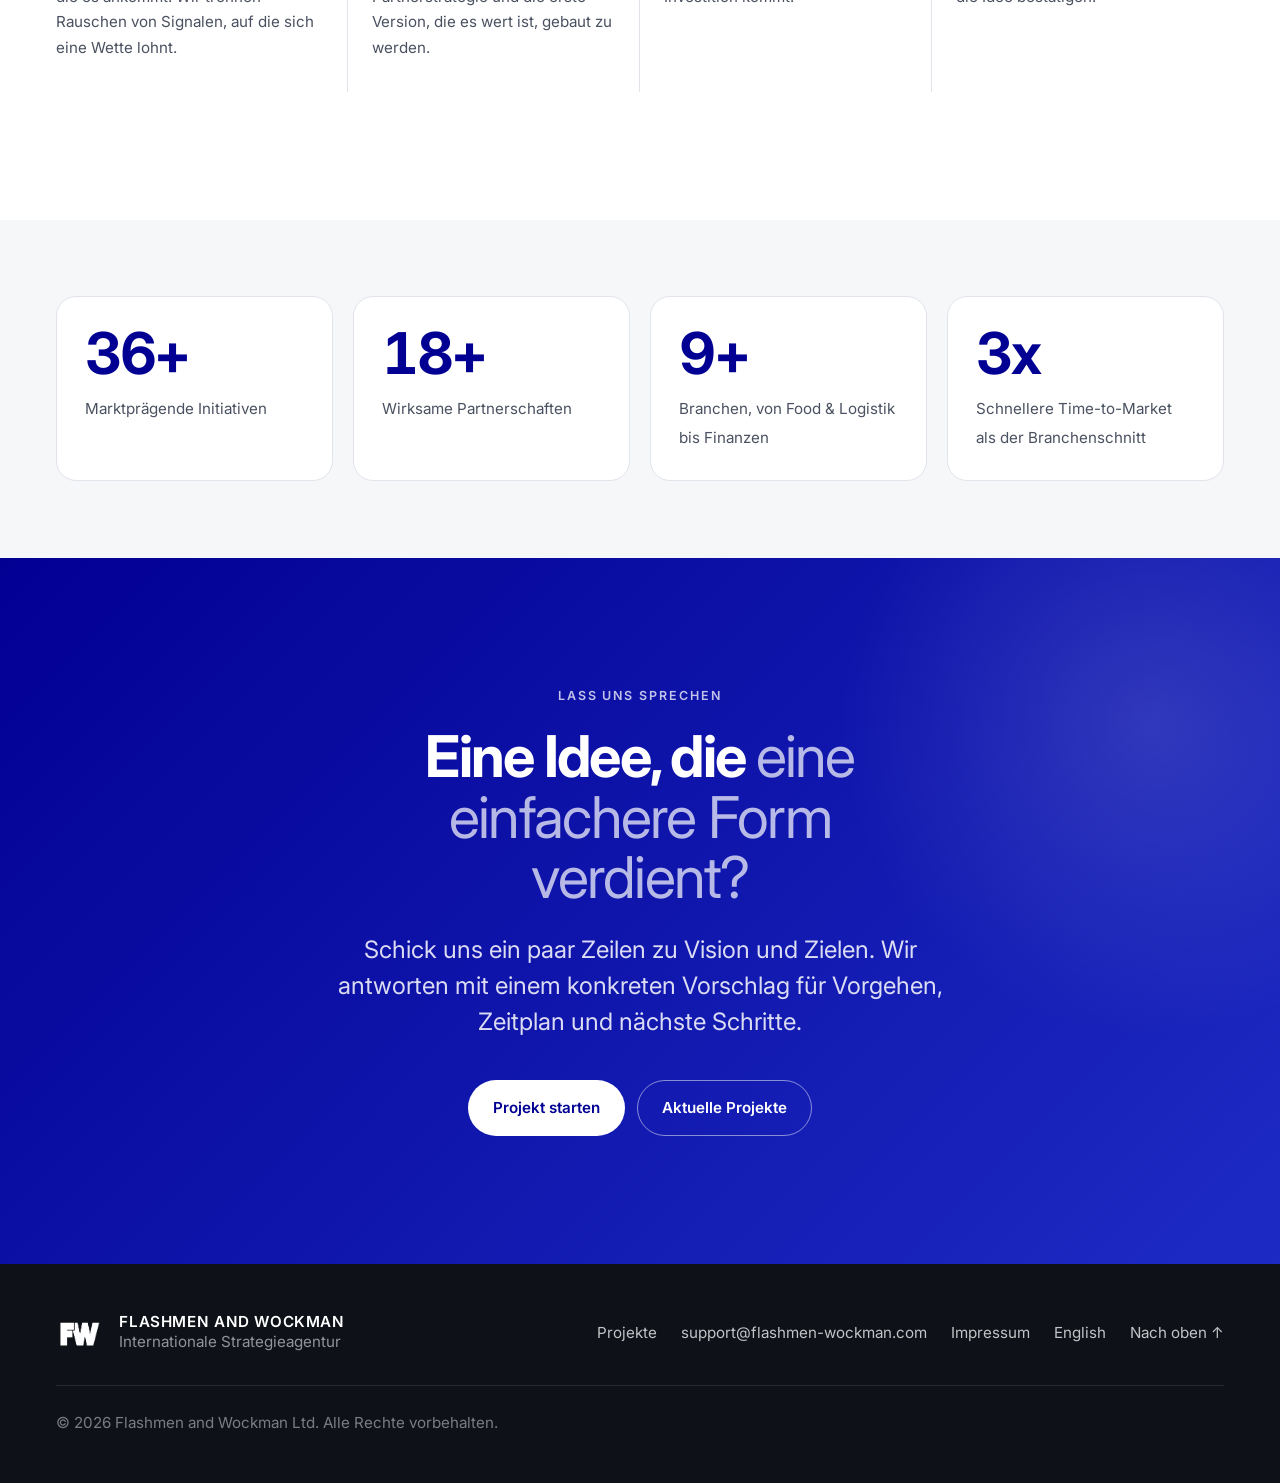
==== commit 89c5199a: "Add imprint (DE/EN) and footer links Co-Authored-By: Claude Fable 5.1 <noreply@anthropic.com>" ====
--- a/de/index.html
+++ b/de/index.html
@@ -251,6 +251,7 @@
       <nav class="footer-links" aria-label="Fußzeile">
         <a href="/de/projects.html">Projekte</a>
         <a href="mailto:support@flashmen-wockman.com">support@flashmen-wockman.com</a>
+        <a href="/de/impressum.html">Impressum</a>
         <a href="/" lang="en">English</a>
         <a href="#top">Nach oben ↑</a>
       </nav>
--- a/styles.css
+++ b/styles.css
@@ -325,3 +325,11 @@
   .section-head--row .btn { width: auto; }
   .hero-ticker { gap: .6rem .9rem; }
 }
+
+/* ---------- Legal pages ---------- */
+.legal-page { padding: clamp(3.5rem, 8vw, 6rem) 0 var(--section); }
+.legal-wrap { max-width: 720px; }
+.legal-page h1 { font-size: var(--step-3); margin-bottom: 2.5rem; }
+.legal-page h2 { font-size: var(--step-0); font-weight: 700; margin: 2.25rem 0 .6rem; letter-spacing: -0.01em; }
+.legal-page p { color: var(--ink-2); margin-bottom: .9rem; max-width: 62ch; }
+.legal-page a { color: var(--ink); }
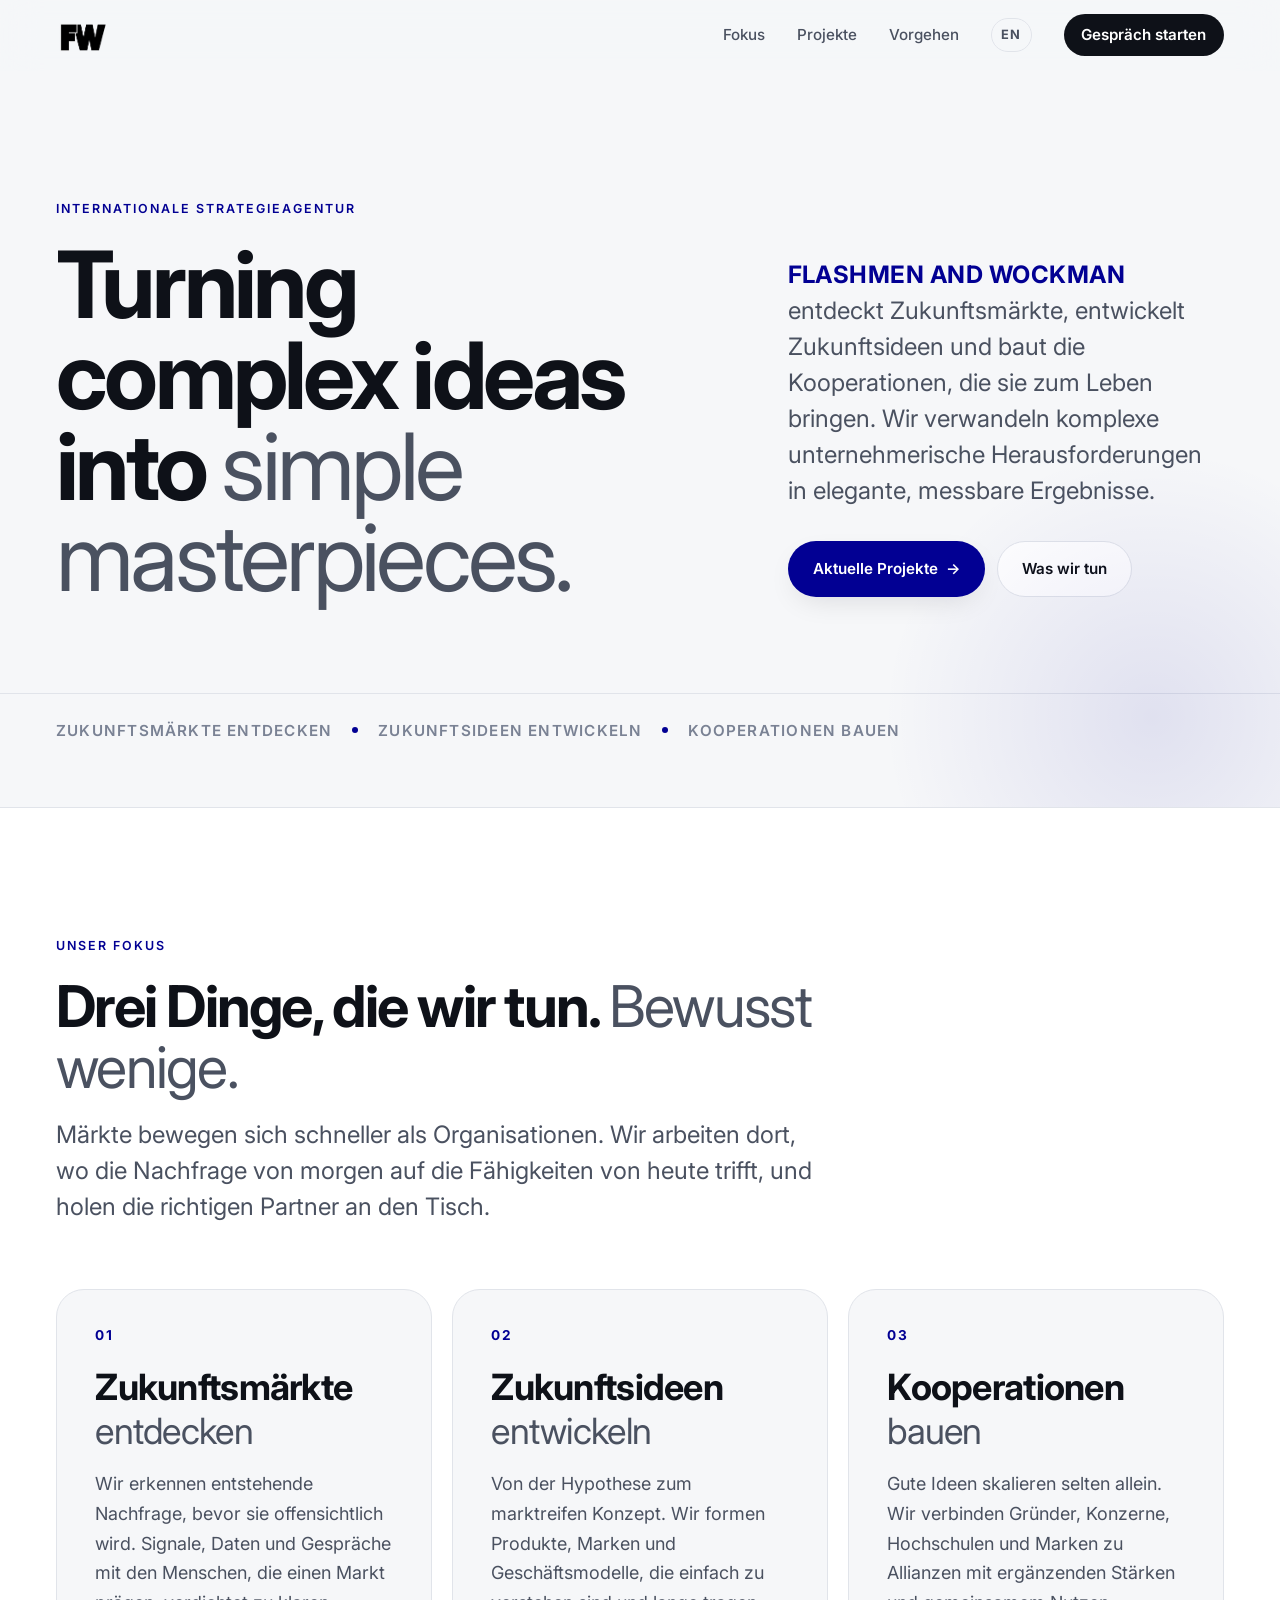
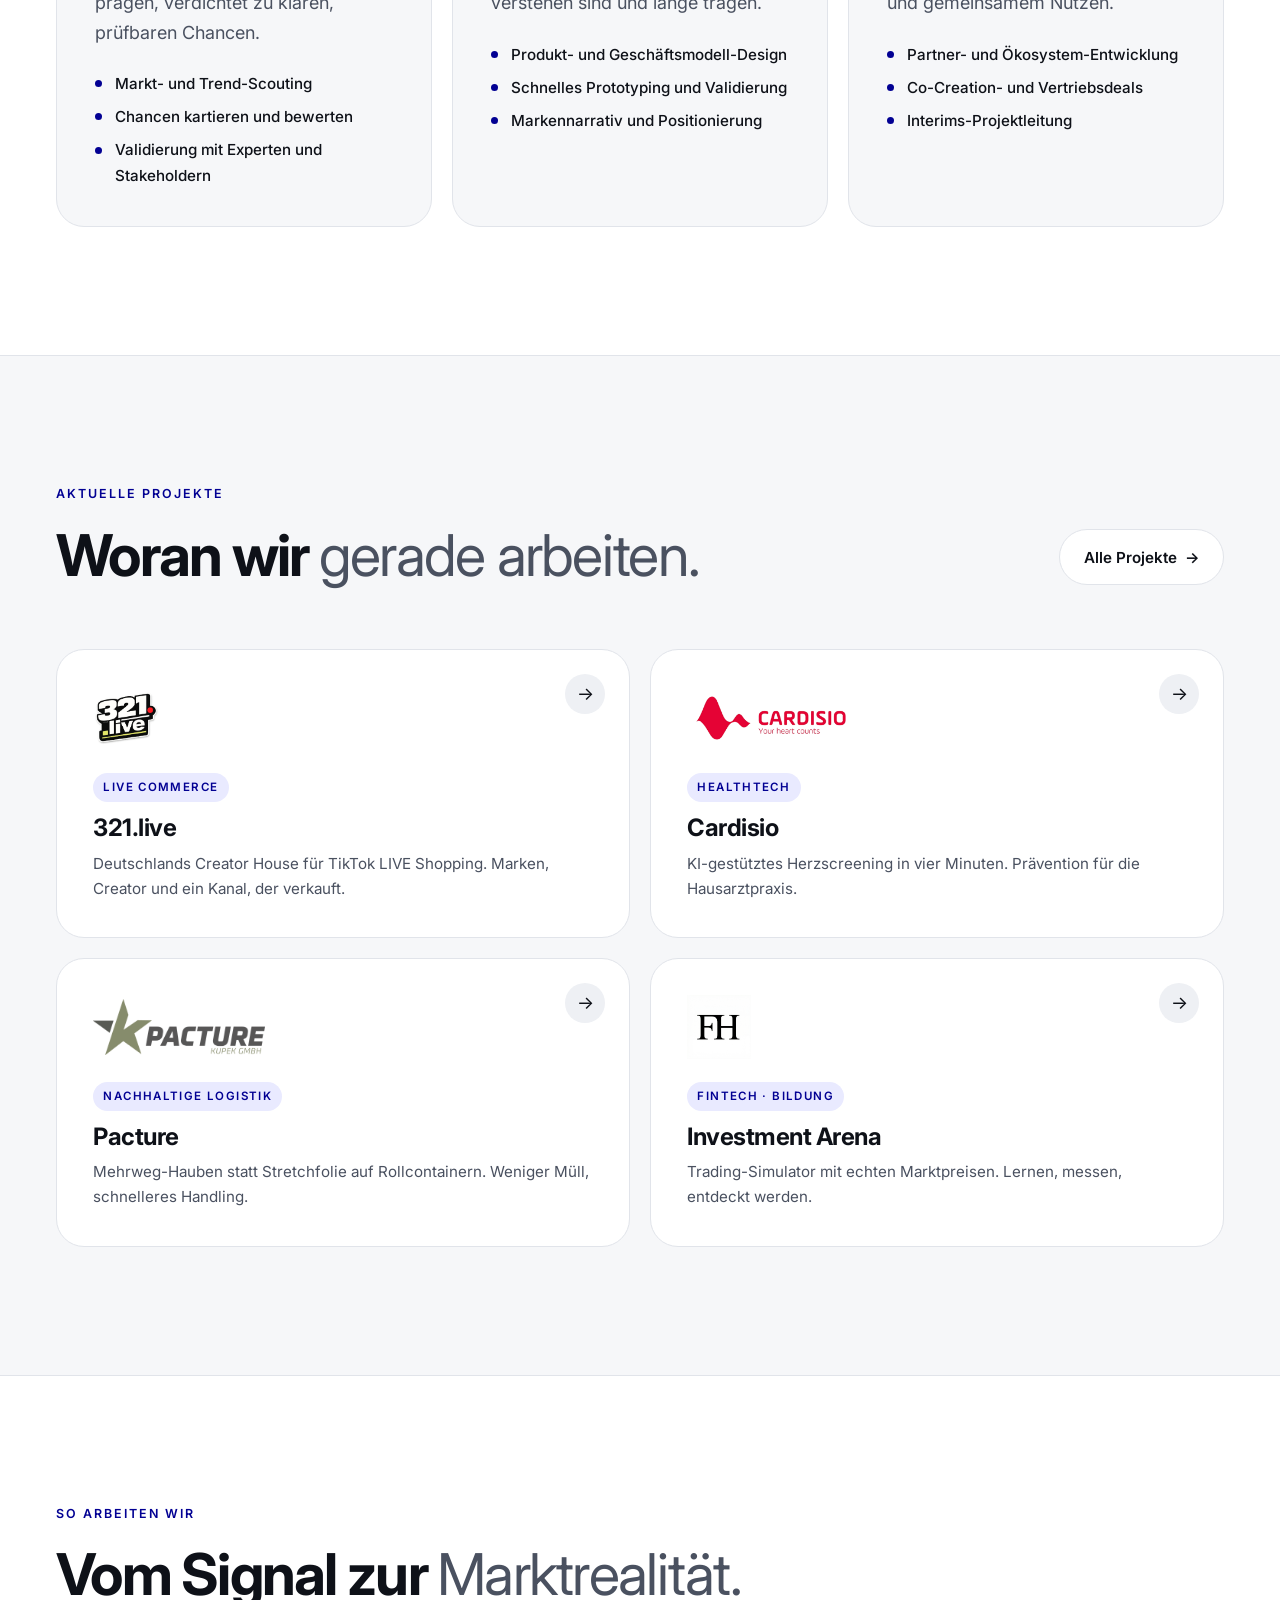
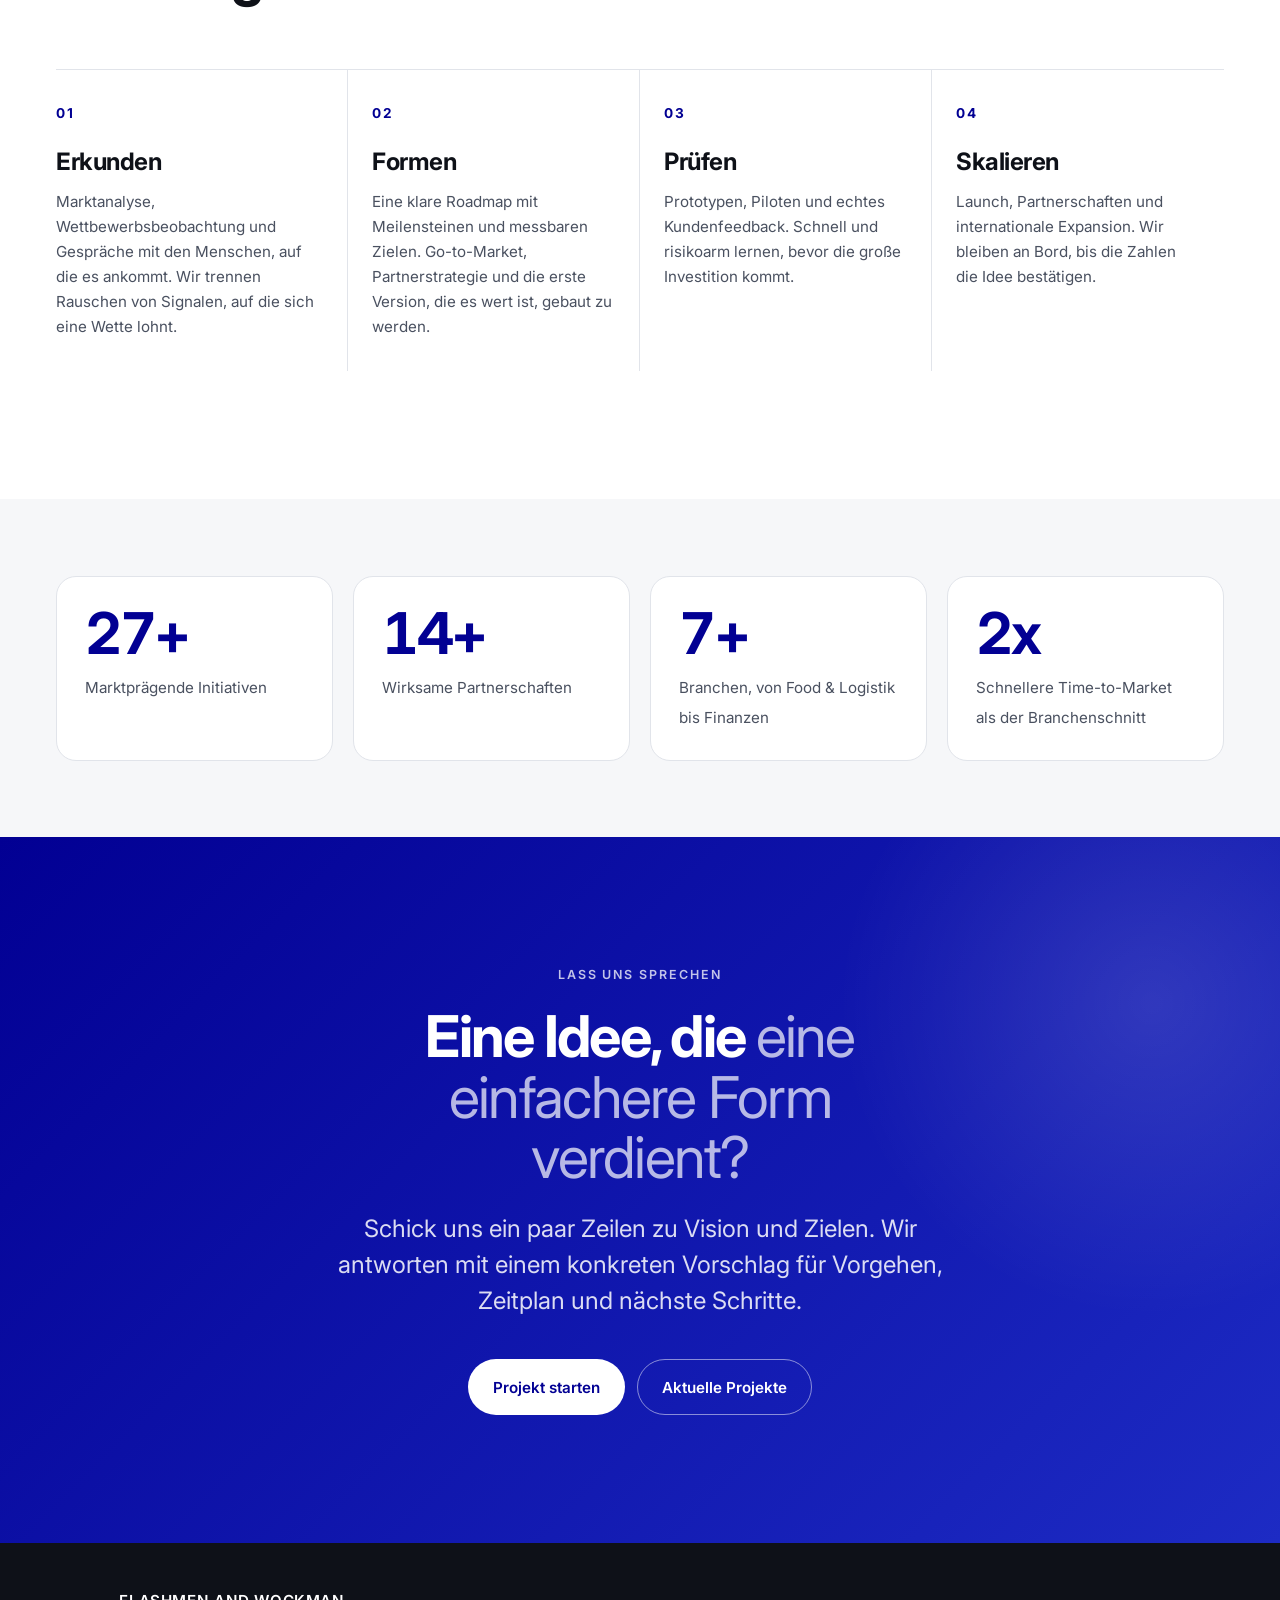
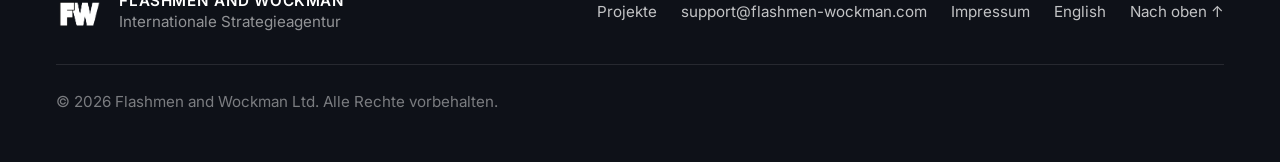
==== commit b2f034b7: "Add 321.live as fourth project (DE/EN), 2x2 teaser grid, fix hash jump for numeric ids Co-Authored-B" ====
--- a/de/index.html
+++ b/de/index.html
@@ -140,6 +140,15 @@
         </div>
 
         <div class="project-grid">
+          <a href="/de/projects.html#321live" class="project-card reveal">
+            <div class="project-logo"><img src="/bilder/321live.png" alt="321.live" /></div>
+            <div class="project-meta">
+              <span class="tag">Live Commerce</span>
+              <h3>321.live</h3>
+              <p>Deutschlands Creator House für TikTok LIVE Shopping. Marken, Creator und ein Kanal, der verkauft.</p>
+            </div>
+            <span class="project-arrow" aria-hidden="true">→</span>
+          </a>
           <a href="/de/projects.html#cardisio" class="project-card reveal">
             <div class="project-logo"><img src="/bilder/cardisio.png" alt="Cardisio" /></div>
             <div class="project-meta">
@@ -259,6 +268,6 @@
     </div>
   </footer>
 
-  <script src="/site.js" defer></script>
+  <script src="/site.js?v=2" defer></script>
 </body>
 </html>
--- a/styles.css
+++ b/styles.css
@@ -182,9 +182,9 @@
 .feature-list li::before { content: ''; position: absolute; left: 0; top: .6em; width: 7px; height: 7px; border-radius: 50%; background: var(--accent); }
 
 /* Projects */
-.project-grid { display: grid; grid-template-columns: repeat(3, 1fr); gap: 1.25rem; }
+.project-grid { display: grid; grid-template-columns: repeat(2, 1fr); gap: 1.25rem; }
 .project-card {
-  display: flex; flex-direction: column; gap: 1.5rem; text-decoration: none;
+  display: flex; flex-direction: column; gap: 1.25rem; text-decoration: none;
   padding: clamp(1.5rem, 3vw, 2.25rem); border-radius: var(--radius-lg);
   background: var(--surface); border: 1px solid var(--line); position: relative;
   transition: transform var(--t), box-shadow var(--t);
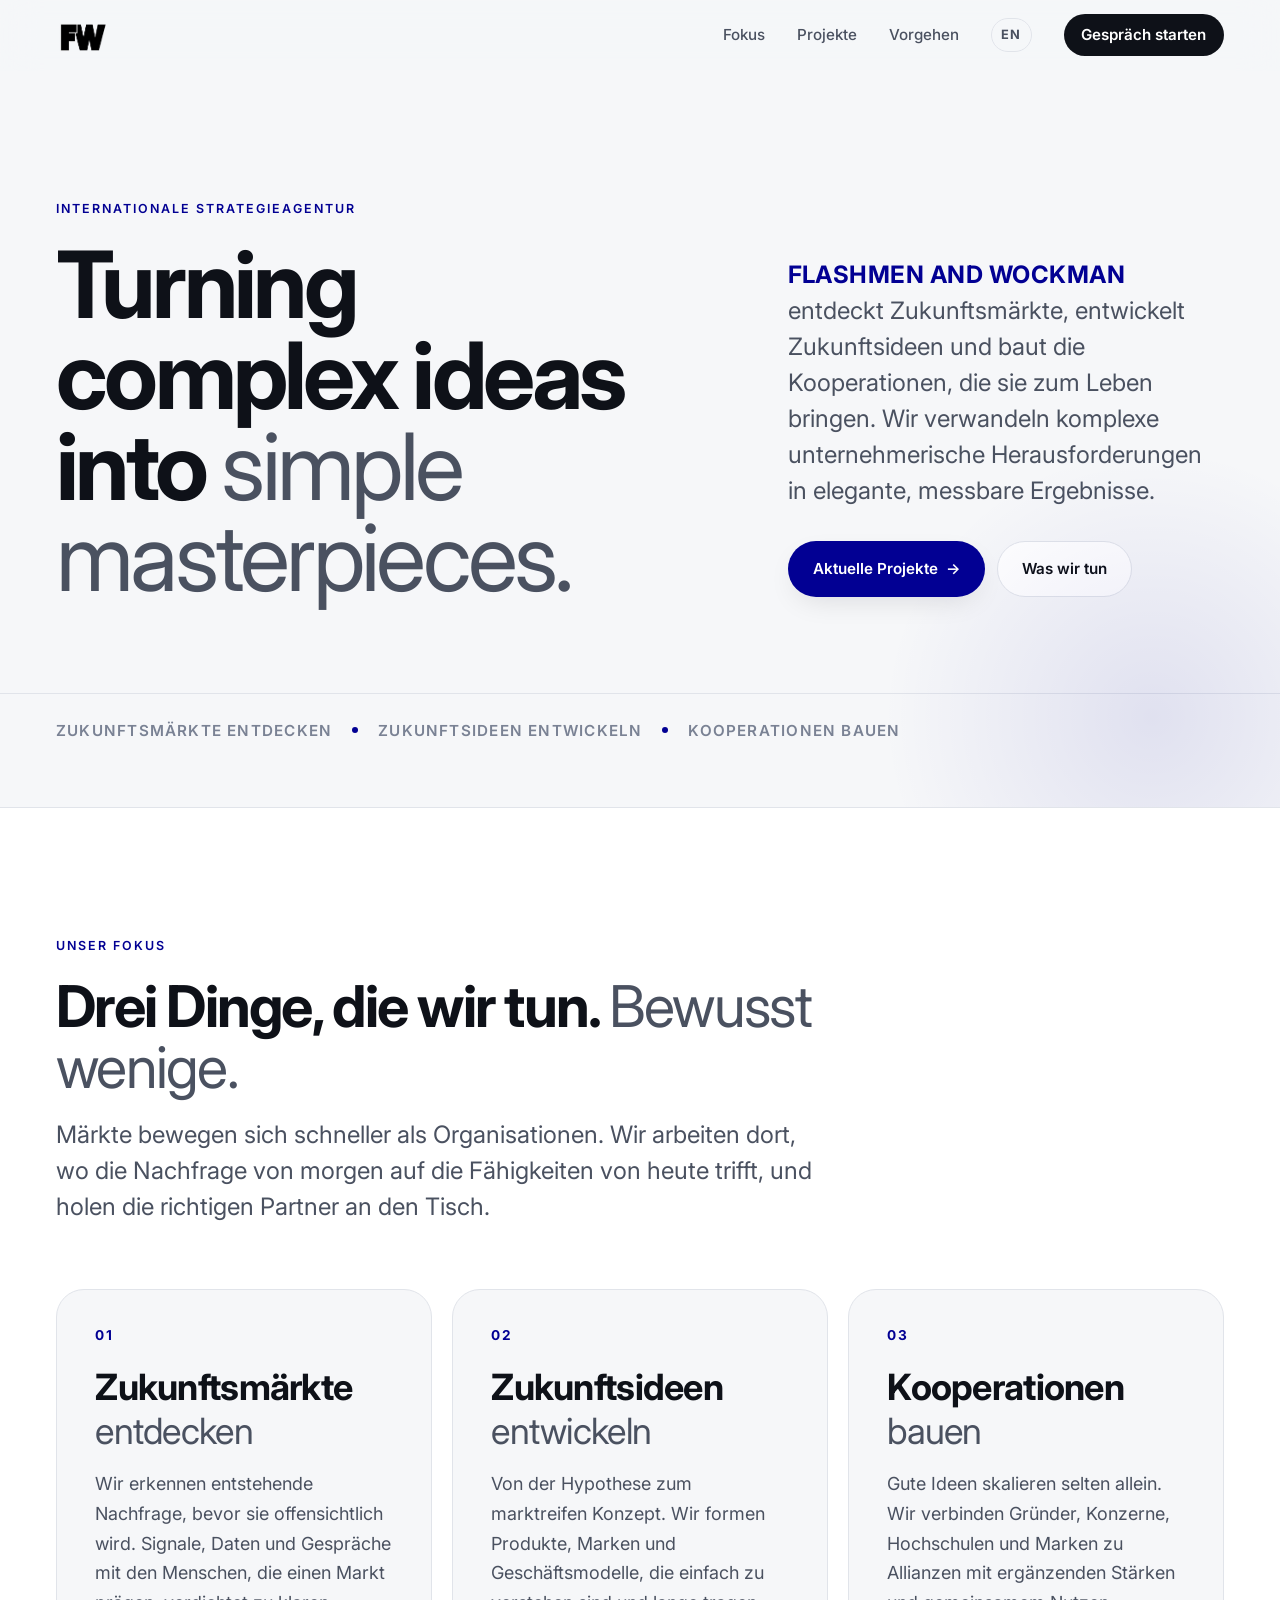
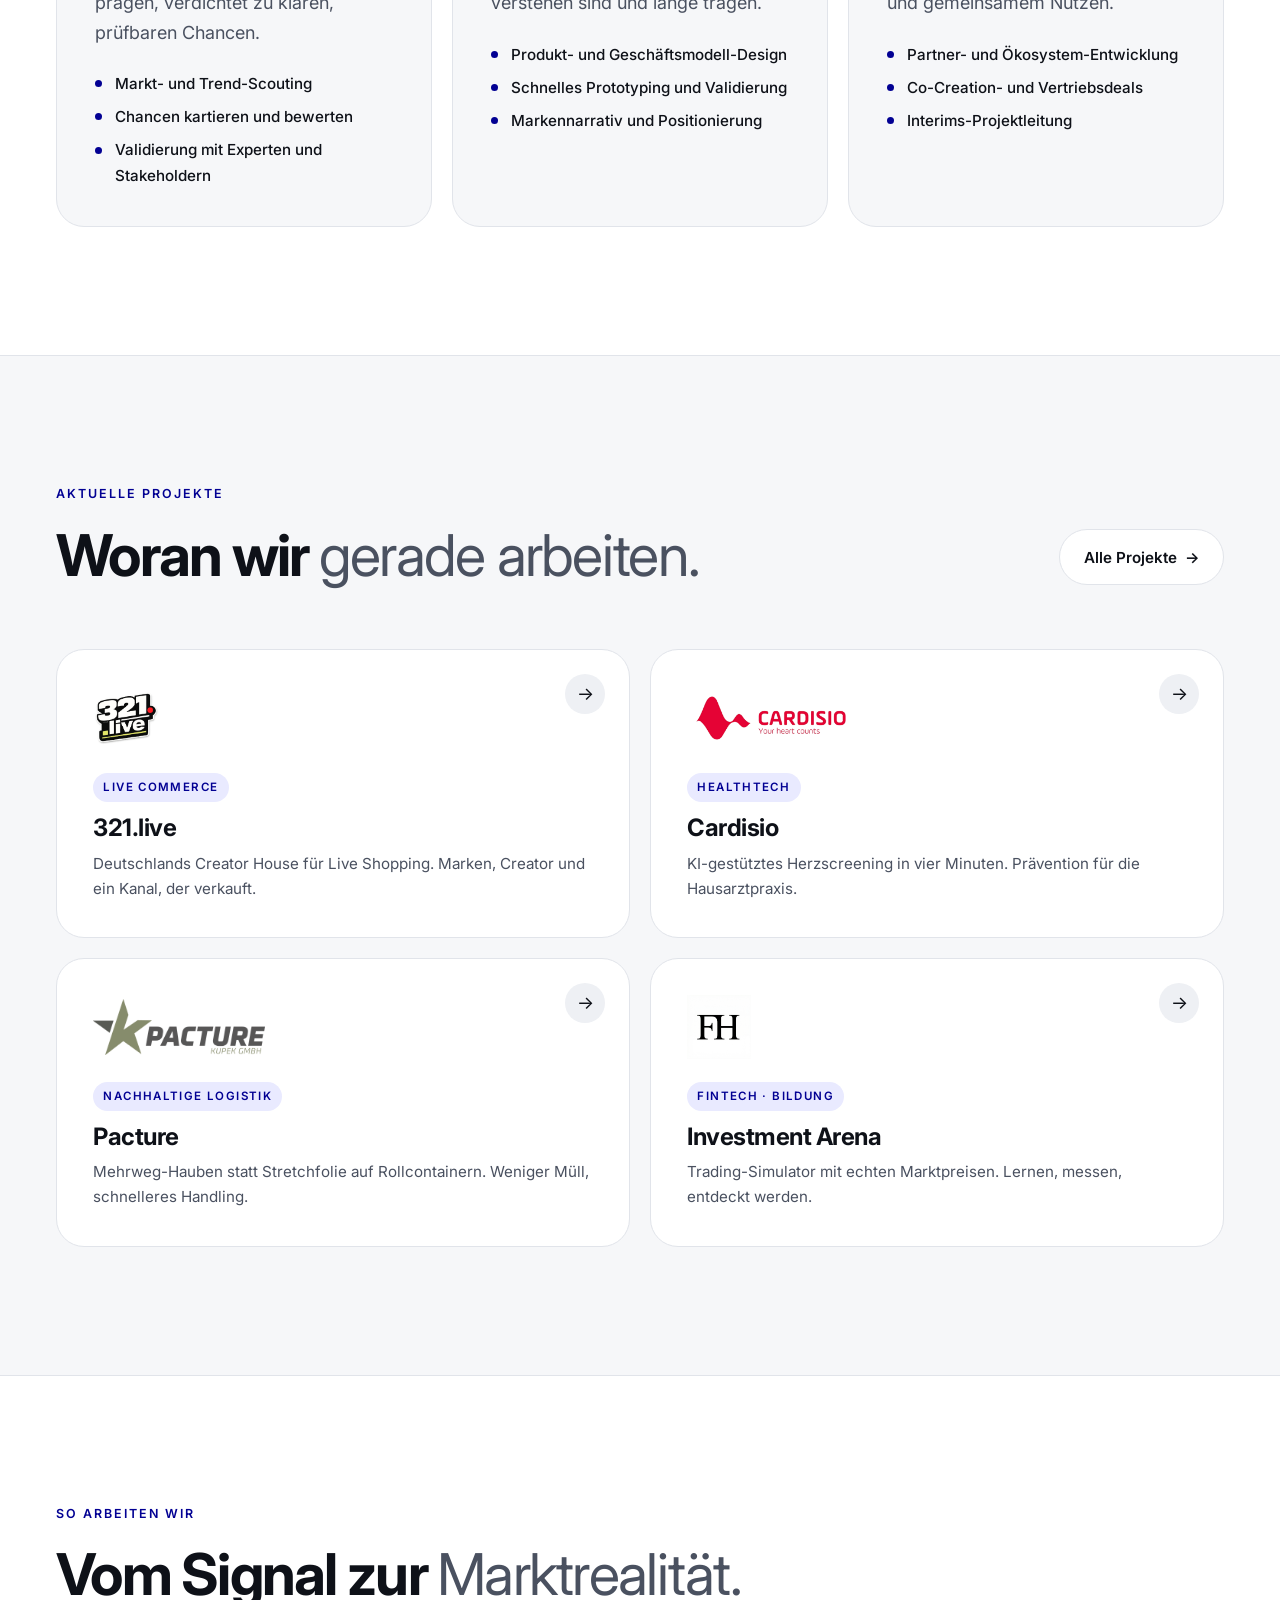
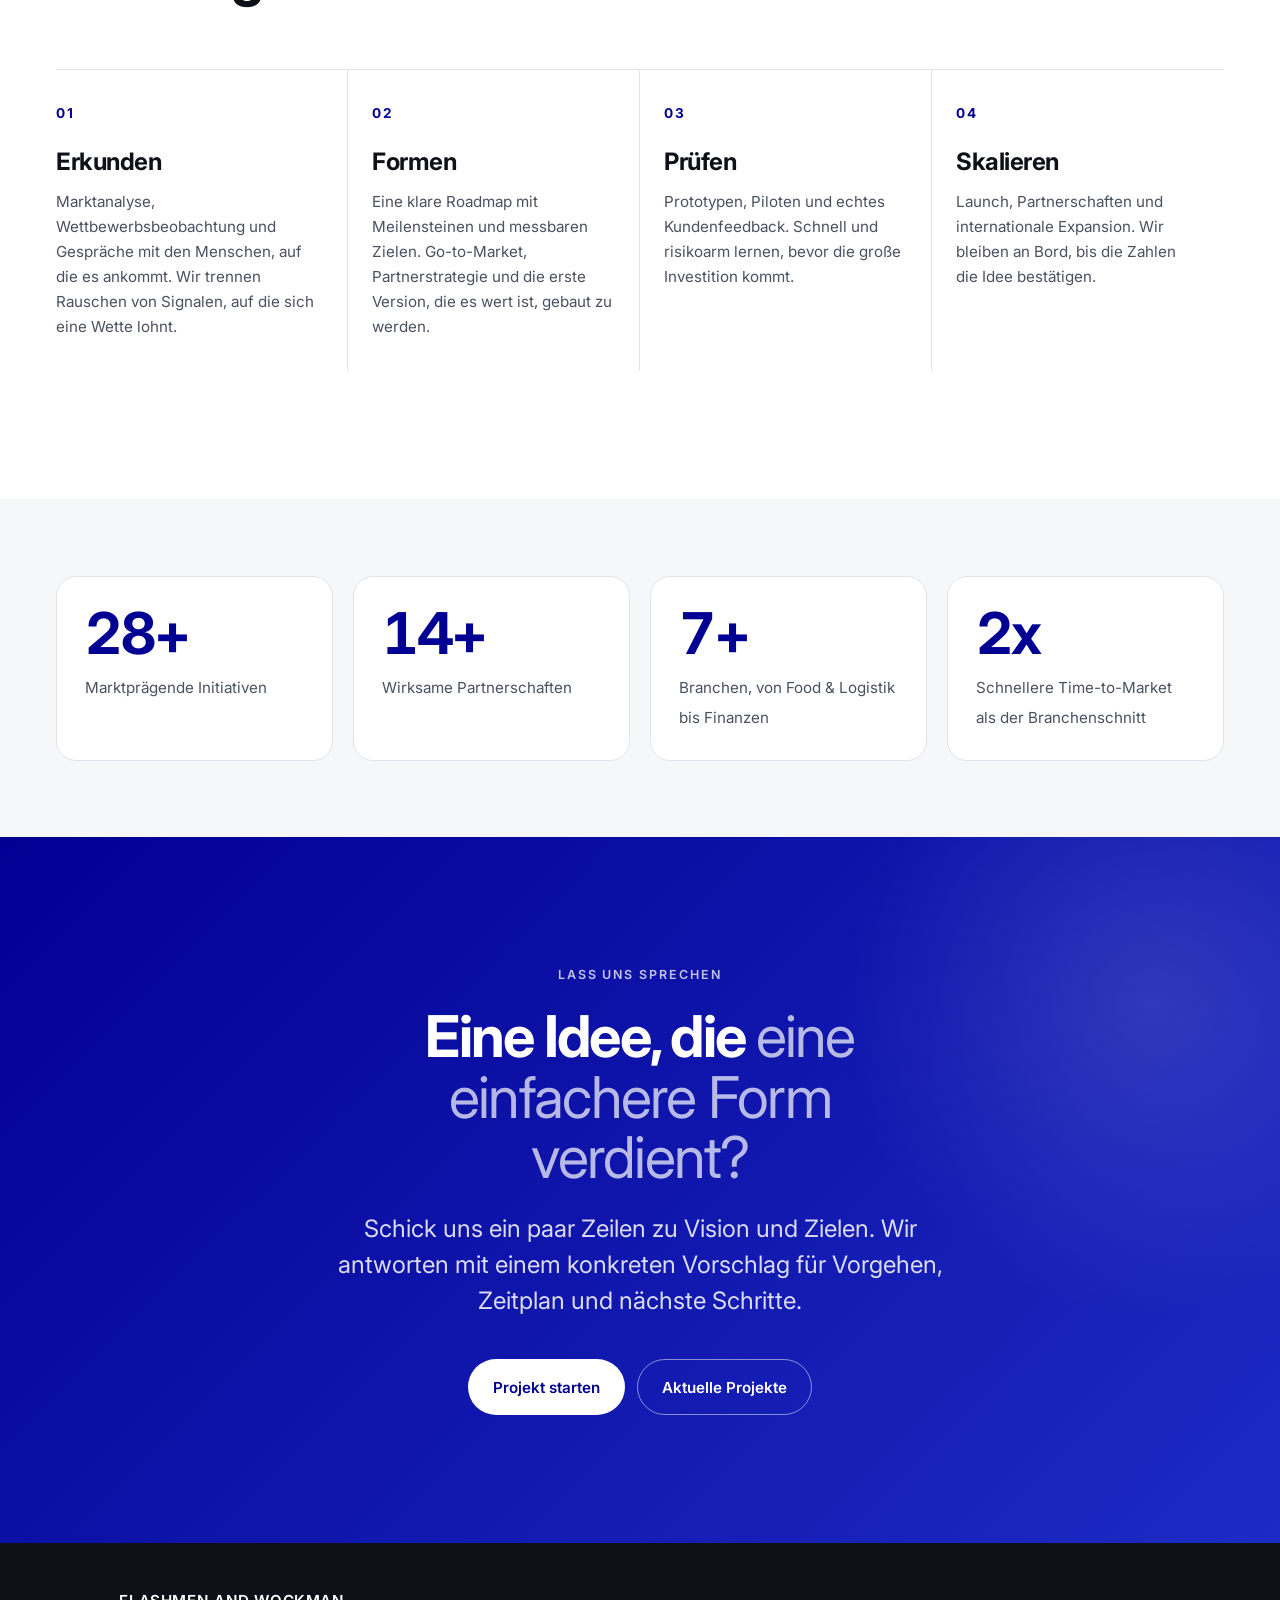
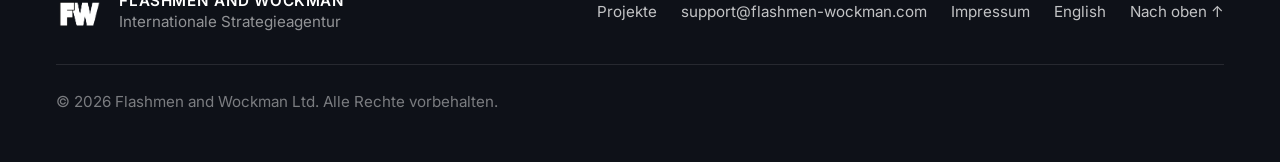
==== commit 109ab1fe: "321.live: live shopping instead of TikTok LIVE Co-Authored-By: Claude Fable 5.1 <noreply@anthropic.c" ====
--- a/de/index.html
+++ b/de/index.html
@@ -145,7 +145,7 @@
             <div class="project-meta">
               <span class="tag">Live Commerce</span>
               <h3>321.live</h3>
-              <p>Deutschlands Creator House für TikTok LIVE Shopping. Marken, Creator und ein Kanal, der verkauft.</p>
+              <p>Deutschlands Creator House für Live Shopping. Marken, Creator und ein Kanal, der verkauft.</p>
             </div>
             <span class="project-arrow" aria-hidden="true">→</span>
           </a>
